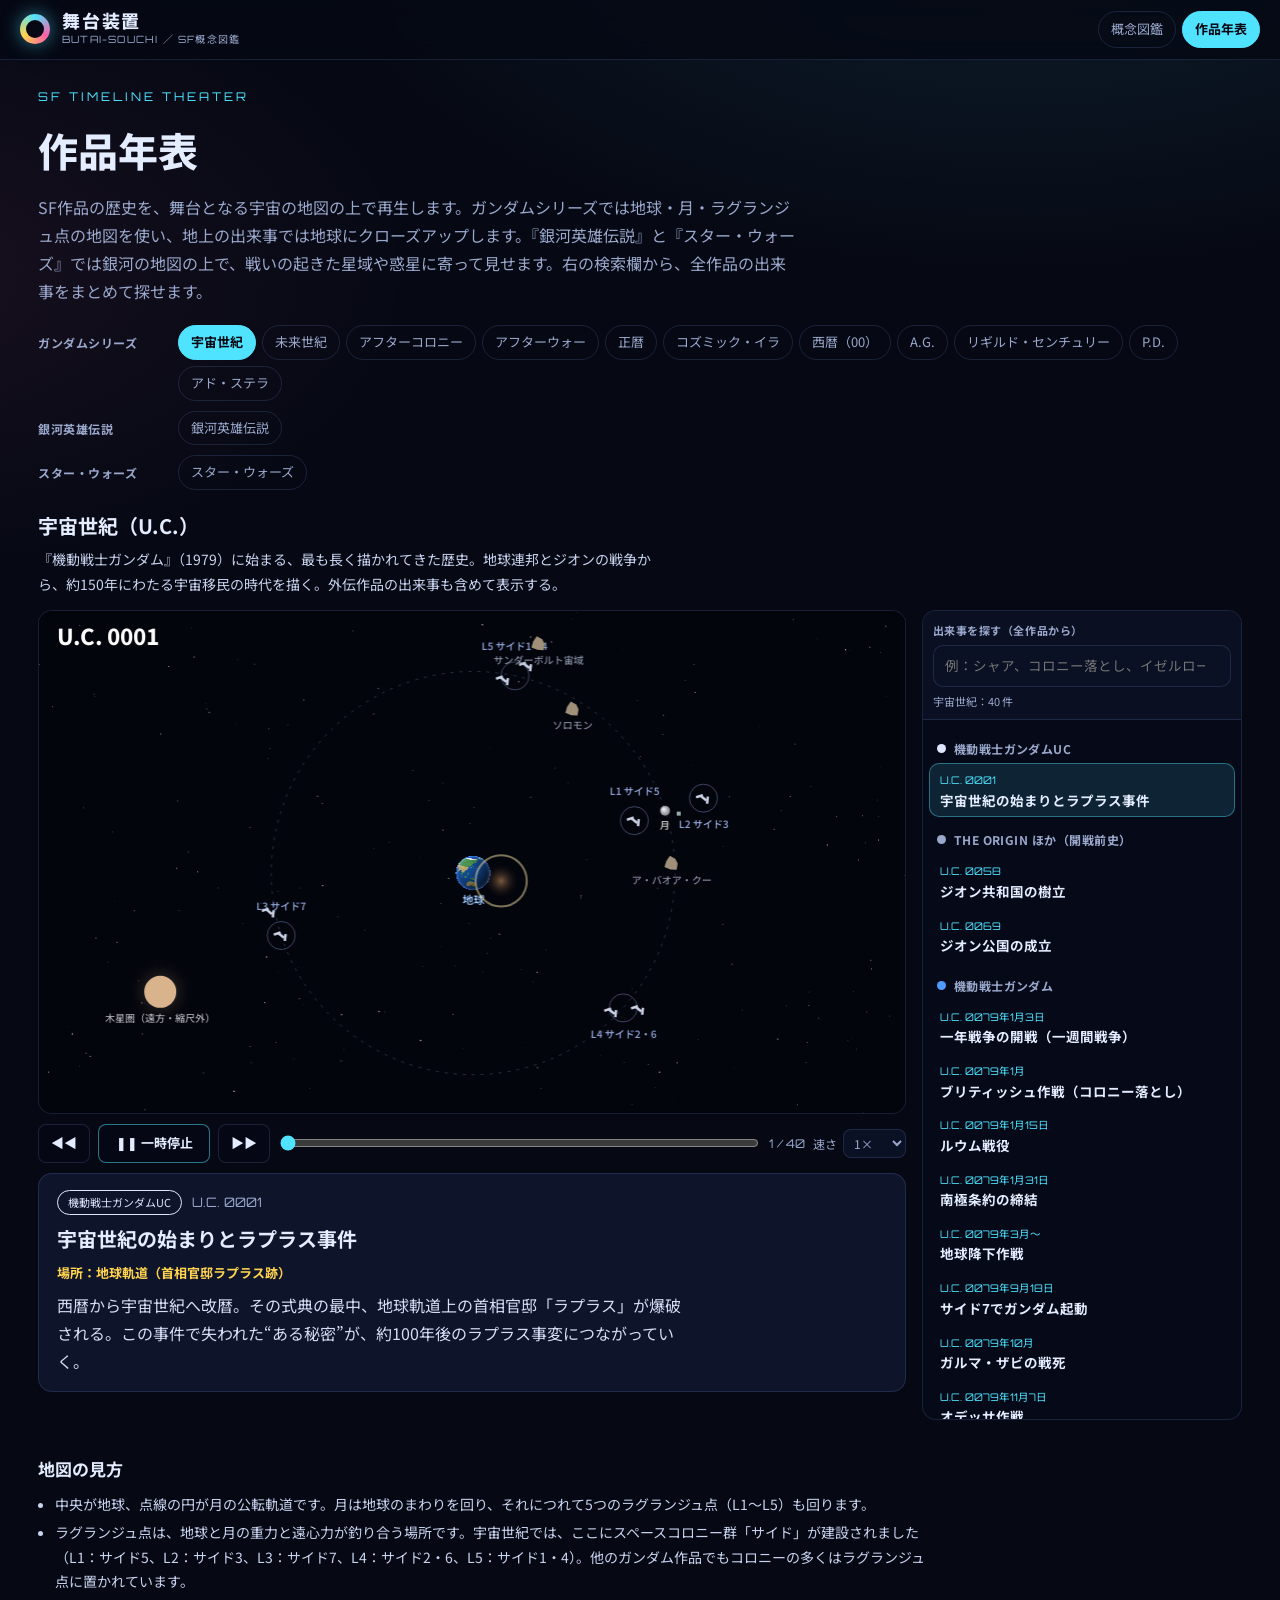
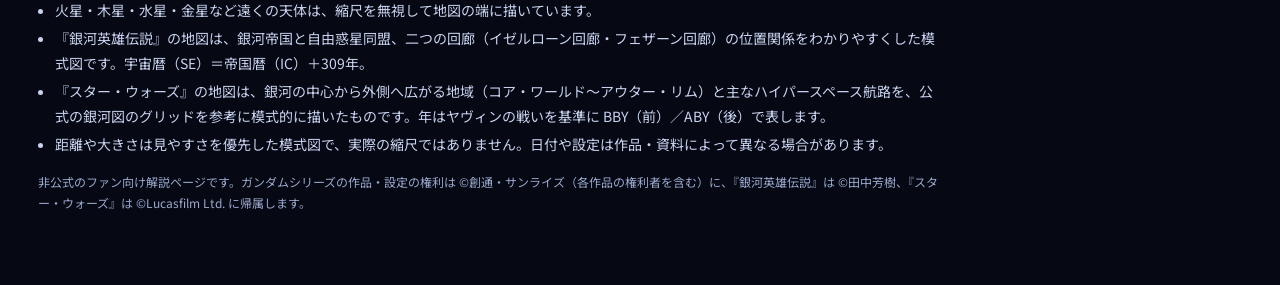
==== uc.html @ f023491b "スター・ウォーズの年表を追加し、概念図鑑と作品年表に検索欄を追加 Co-Authored-By: Claude Opus 5.5 <noreply@anthropic.com> Claude-Sess" ====
<!doctype html>
<html lang="ja">
<head>
  <meta charset="utf-8">
  <meta name="viewport" content="width=device-width, initial-scale=1">
  <title>作品年表 — 舞台装置</title>
  <meta name="description" content="ガンダムシリーズ各作品・銀河英雄伝説・スター・ウォーズの主な出来事を、地図上でアニメーション再生する年表。">
  <link rel="preconnect" href="https://fonts.googleapis.com">
  <link rel="preconnect" href="https://fonts.gstatic.com" crossorigin>
  <link href="https://fonts.googleapis.com/css2?family=Noto+Sans+JP:wght@400;500;700;800&family=Orbitron:wght@600;800&display=swap" rel="stylesheet">
  <link rel="stylesheet" href="css/style.css">
  <link rel="stylesheet" href="css/uc.css">
  <script defer src="js/uc-data.js"></script>
  <script defer src="js/worlds.js"></script>
  <script defer src="js/uc.js"></script>
</head>
<body class="uc-page">
  <header class="topbar">
    <a class="brand" href="index.html">
      <span class="brand-mark" aria-hidden="true"></span>
      <span>
        <span class="brand-title">舞台装置</span>
        <span class="brand-sub">BUTAI-SOUCHI ／ SF概念図鑑</span>
      </span>
    </a>
    <nav class="top-links">
      <a href="index.html">概念図鑑</a>
      <a href="uc.html" class="on" aria-current="page">作品年表</a>
    </nav>
  </header>

  <main class="uc-main">
    <div class="uc-head">
      <p class="eyebrow">SF TIMELINE THEATER</p>
      <h1>作品年表</h1>
      <p class="lead">SF作品の歴史を、舞台となる宇宙の地図の上で再生します。ガンダムシリーズでは地球・月・ラグランジュ点の地図を使い、地上の出来事では地球にクローズアップします。『銀河英雄伝説』と『スター・ウォーズ』では銀河の地図の上で、戦いの起きた星域や惑星に寄って見せます。右の検索欄から、全作品の出来事をまとめて探せます。</p>
    </div>
    <div id="worldTabs" class="world-tabs" role="group" aria-label="作品・暦の選択"></div>
    <div class="world-head">
      <h2 id="worldTitle"></h2>
      <p id="worldIntro"></p>
    </div>

    <div class="uc-grid">
      <section class="uc-stage-col">
        <div id="stage" class="uc-stage">
          <canvas id="ucCanvas" role="img" aria-label="作品の出来事の地図アニメーション"></canvas>
        </div>
        <div class="uc-controls">
          <button id="prev" type="button" class="tool-btn" aria-label="前の出来事">◀◀</button>
          <button id="play" type="button" class="tool-btn play">▶ 再生</button>
          <button id="next" type="button" class="tool-btn" aria-label="次の出来事">▶▶</button>
          <input id="scrub" type="range" min="0" value="0" step="1" aria-label="年表の位置">
          <span id="counter" class="counter"></span>
          <label class="speed-l" for="speed">速さ
            <select id="speed">
              <option value="0.5">0.5×</option>
              <option value="1" selected>1×</option>
              <option value="2">2×</option>
            </select>
          </label>
        </div>
        <article id="card" class="uc-card" aria-live="polite"></article>
      </section>

      <aside class="uc-list-col" aria-label="出来事の一覧">
        <div class="ev-search" role="search">
          <label for="evSearch" class="ev-search-l">出来事を探す（全作品から）</label>
          <div class="ev-search-row">
            <input type="search" id="evSearch" placeholder="例：シャア、コロニー落とし、イゼルローン、デス・スター" autocomplete="off">
          </div>
          <p id="evCount" class="ev-count" aria-live="polite"></p>
        </div>
        <ol id="eventList" class="uc-list"></ol>
      </aside>
    </div>

    <section class="uc-notes">
      <h2>地図の見方</h2>
      <ul>
        <li>中央が地球、点線の円が月の公転軌道です。月は地球のまわりを回り、それにつれて5つのラグランジュ点（L1〜L5）も回ります。</li>
        <li>ラグランジュ点は、地球と月の重力と遠心力が釣り合う場所です。宇宙世紀では、ここにスペースコロニー群「サイド」が建設されました（L1：サイド5、L2：サイド3、L3：サイド7、L4：サイド2・6、L5：サイド1・4）。他のガンダム作品でもコロニーの多くはラグランジュ点に置かれています。</li>
        <li>火星・木星・水星・金星など遠くの天体は、縮尺を無視して地図の端に描いています。</li>
        <li>『銀河英雄伝説』の地図は、銀河帝国と自由惑星同盟、二つの回廊（イゼルローン回廊・フェザーン回廊）の位置関係をわかりやすくした模式図です。宇宙暦（SE）＝帝国暦（IC）＋309年。</li>
        <li>『スター・ウォーズ』の地図は、銀河の中心から外側へ広がる地域（コア・ワールド〜アウター・リム）と主なハイパースペース航路を、公式の銀河図のグリッドを参考に模式的に描いたものです。年はヤヴィンの戦いを基準に BBY（前）／ABY（後）で表します。</li>
        <li>距離や大きさは見やすさを優先した模式図で、実際の縮尺ではありません。日付や設定は作品・資料によって異なる場合があります。</li>
      </ul>
      <p class="credit">非公式のファン向け解説ページです。ガンダムシリーズの作品・設定の権利は ©創通・サンライズ（各作品の権利者を含む）に、『銀河英雄伝説』は ©田中芳樹、『スター・ウォーズ』は ©Lucasfilm Ltd. に帰属します。</p>
    </section>
  </main>
</body>
</html>
---- css/style.css ----
:root {
  --bg: #060914;
  --bg2: #0b1124;
  --panel: rgba(18, 26, 52, 0.72);
  --panel-solid: #111a34;
  --line: rgba(130, 160, 255, 0.16);
  --text: #e4ecff;
  --muted: #9aa8cc;
  --accent: #4fe3ff;
  --accent2: #ff5fa8;
  --accent3: #ffd34f;
  --lv0: #ff5f7a;
  --lv1: #ff9a3c;
  --lv2: #ffd34f;
  --lv3: #8be36b;
  --lv4: #3fdc9a;
  --radius: 14px;
  --sidebar: 280px;
  --font: "Noto Sans JP", system-ui, -apple-system, "Hiragino Sans", "Yu Gothic UI", sans-serif;
}

* { box-sizing: border-box; }
html { scroll-behavior: smooth; }
body {
  margin: 0;
  font-family: var(--font);
  color: var(--text);
  background:
    radial-gradient(1200px 600px at 80% -10%, rgba(79, 227, 255, 0.10), transparent 60%),
    radial-gradient(900px 500px at -10% 30%, rgba(255, 95, 168, 0.08), transparent 60%),
    var(--bg);
  background-attachment: fixed;
  line-height: 1.75;
  -webkit-font-smoothing: antialiased;
}
a { color: inherit; }
b { color: #fff; }
button, input, select { font: inherit; color: inherit; }

/* ---------- top bar ---------- */
.topbar {
  position: sticky; top: 0; z-index: 30;
  display: flex; align-items: center; gap: 12px;
  height: 60px; padding: 0 20px;
  background: rgba(6, 9, 20, 0.82);
  backdrop-filter: blur(10px);
  border-bottom: 1px solid var(--line);
}
.brand { display: flex; align-items: center; gap: 12px; text-decoration: none; }
.brand-mark {
  width: 30px; height: 30px; border-radius: 50%;
  background: conic-gradient(from 0deg, var(--accent), var(--accent2), var(--accent3), var(--accent));
  box-shadow: 0 0 18px rgba(79, 227, 255, 0.5);
  position: relative;
}
.brand-mark::after { content: ""; position: absolute; inset: 6px; border-radius: 50%; background: var(--bg); }
.brand-title { display: block; font-weight: 800; font-size: 18px; letter-spacing: 0.1em; line-height: 1.1; }
.brand-sub { display: block; font-family: "Orbitron", var(--font); font-size: 10px; color: var(--muted); letter-spacing: 0.12em; }
.menu-btn { display: none; background: none; border: 1px solid var(--line); border-radius: 8px; width: 38px; height: 38px; cursor: pointer; font-size: 18px; }

.top-links { margin-left: auto; display: flex; gap: 6px; }
.top-links a {
  text-decoration: none; font-size: 13px; padding: 6px 12px; border-radius: 99px;
  border: 1px solid var(--line); color: var(--muted);
}
.top-links a:hover { color: var(--text); border-color: var(--accent); }
.top-links a.on { color: var(--bg); background: var(--accent); border-color: var(--accent); font-weight: 700; }

@media (max-width: 860px) { .top-links a { padding: 5px 9px; font-size: 12px; } .brand-sub { display: none; } }

/* ---------- layout ---------- */
.layout { display: grid; grid-template-columns: var(--sidebar) 1fr; min-height: calc(100vh - 60px); }
.sidebar {
  position: sticky; top: 60px; align-self: start;
  height: calc(100vh - 60px); overflow-y: auto;
  padding: 18px 14px 24px;
  border-right: 1px solid var(--line);
  background: rgba(8, 12, 28, 0.6);
}
.search {
  width: 100%; padding: 9px 12px; border-radius: 10px;
  background: var(--bg2); border: 1px solid var(--line); outline: none;
}
.search:focus { border-color: var(--accent); }
.nav-list { list-style: none; margin: 14px 0; padding: 0; }
.nav-list a {
  display: flex; gap: 10px; align-items: center;
  padding: 8px 10px; border-radius: 10px; text-decoration: none;
  border: 1px solid transparent; transition: background .2s, border-color .2s;
}
.nav-list a:hover { background: rgba(79, 227, 255, 0.06); }
.nav-list a.active { background: rgba(79, 227, 255, 0.1); border-color: rgba(79, 227, 255, 0.35); }
.nav-num { font-family: "Orbitron", monospace; font-size: 11px; color: var(--accent); opacity: .8; }
.nav-text { display: flex; flex-direction: column; min-width: 0; }
.nav-title { font-size: 14px; font-weight: 700; line-height: 1.35; }
.nav-cat { font-size: 11px; color: var(--muted); }
.legend { margin-top: 10px; padding: 12px; border: 1px solid var(--line); border-radius: 12px; }
.legend-title { font-size: 12px; color: var(--muted); margin-bottom: 6px; }
.legend ul { list-style: none; margin: 0; padding: 0; display: grid; gap: 4px; }
.legend li { display: flex; align-items: center; gap: 8px; font-size: 12px; }

.main { padding: 32px clamp(16px, 4vw, 56px) 80px; max-width: 1180px; width: 100%; outline: none; }

/* ---------- meter ---------- */
.meter { display: inline-flex; gap: 3px; flex: none; }
.meter .seg { width: 14px; height: 7px; border-radius: 2px; background: rgba(255, 255, 255, 0.1); }
.meter .seg.on.lv0 { background: var(--lv0); }
.meter .seg.on.lv1 { background: var(--lv1); }
.meter .seg.on.lv2 { background: var(--lv2); }
.meter .seg.on.lv3 { background: var(--lv3); }
.meter .seg.on.lv4 { background: var(--lv4); }

/* ---------- home ---------- */
.home-hero { margin: 8px 0 34px; }
.eyebrow { font-family: "Orbitron", monospace; color: var(--accent); letter-spacing: .25em; font-size: 12px; margin: 0 0 8px; }
.home-hero h1 { font-size: clamp(26px, 4.2vw, 44px); line-height: 1.3; margin: 0 0 14px; font-weight: 800; }
.grad { background: linear-gradient(90deg, var(--accent), var(--accent2)); -webkit-background-clip: text; background-clip: text; color: transparent; }
.lead { color: var(--muted); max-width: 760px; margin: 0; }
.card-grid { display: grid; grid-template-columns: repeat(auto-fill, minmax(290px, 1fr)); gap: 18px; }
.card {
  display: flex; flex-direction: column; gap: 6px;
  padding: 18px 18px 16px; border-radius: var(--radius);
  background: var(--panel); border: 1px solid var(--line);
  text-decoration: none; position: relative; overflow: hidden;
  transition: transform .25s, border-color .25s, box-shadow .25s;
  animation: rise .5s both; animation-delay: calc(var(--i) * 45ms);
}
.card::before {
  content: ""; position: absolute; inset: -1px; border-radius: inherit; pointer-events: none;
  background: linear-gradient(135deg, rgba(79,227,255,.18), transparent 40%, transparent 60%, rgba(255,95,168,.15));
  opacity: 0; transition: opacity .25s;
}
.card:hover { transform: translateY(-3px); border-color: rgba(79, 227, 255, 0.45); box-shadow: 0 10px 30px rgba(0, 0, 0, 0.35); }
.card:hover::before { opacity: 1; }
.card h2 { font-size: 19px; margin: 4px 0 0; line-height: 1.4; }
.card-en { font-size: 12px; color: var(--muted); margin: 0; font-family: "Orbitron", var(--font); letter-spacing: .03em; }
.card-tag { font-size: 13px; color: #c5d0ee; margin: 4px 0 8px; }
.card-feas { margin-top: auto; display: grid; gap: 4px; padding-top: 10px; border-top: 1px dashed var(--line); }
.card-feas-row { display: flex; align-items: center; gap: 8px; font-size: 11.5px; color: var(--muted); }
.card-feas-row .seg { width: 9px; height: 6px; }
@keyframes rise { from { opacity: 0; transform: translateY(12px); } to { opacity: 1; transform: none; } }

.chip {
  display: inline-block; font-size: 11px; padding: 2px 10px; border-radius: 99px;
  background: rgba(79, 227, 255, 0.14); color: var(--accent); border: 1px solid rgba(79, 227, 255, 0.35);
  margin-right: 6px; white-space: nowrap;
}
.chip.ghost { background: transparent; color: var(--muted); border-color: var(--line); }
.empty, .footnote { color: var(--muted); font-size: 13px; }
.footnote { margin-top: 30px; }

.home-search { margin: -10px 0 22px; max-width: 760px; }
.hs-label { display: block; font-size: 12px; font-weight: 700; color: var(--muted); letter-spacing: .06em; margin-bottom: 6px; }
.hs-row { display: flex; gap: 8px; }
.hs-row input {
  flex: 1; min-width: 0; padding: 11px 14px; border-radius: 12px; font-size: 15px;
  background: var(--bg2); border: 1px solid var(--line); outline: none;
}
.hs-row input:focus { border-color: var(--accent); box-shadow: 0 0 0 3px rgba(79, 227, 255, 0.15); }
.hs-count { margin: 6px 0 0; font-size: 12px; color: var(--muted); }
.card-hit { margin: 0 0 8px; font-size: 12px; color: #c5d0ee; background: rgba(0,0,0,.25); border-radius: 8px; padding: 6px 8px; }
.card-hit span { color: var(--accent); font-weight: 700; margin-right: 6px; }
mark { background: rgba(255, 211, 79, 0.35); color: #fff; border-radius: 3px; padding: 0 2px; }

/* ---------- detail ---------- */
.c-head { margin-bottom: 26px; animation: rise .4s both; }
.c-head h1 { font-size: clamp(26px, 4vw, 40px); margin: 8px 0 0; line-height: 1.3; font-weight: 800; }
.c-en { font-family: "Orbitron", var(--font); color: var(--accent); margin: 2px 0 10px; font-size: 13px; letter-spacing: .05em; }
.c-tag { font-size: 16px; color: #d2dcf7; margin: 0; padding-left: 14px; border-left: 3px solid var(--accent2); max-width: 820px; }

.sec { margin: 0 0 38px; }
.sec-h { display: flex; align-items: center; gap: 12px; font-size: 20px; margin: 0 0 14px; }
.sec-num { font-family: "Orbitron", monospace; font-size: 12px; color: var(--bg); background: var(--accent); padding: 1px 8px; border-radius: 6px; }
.sub-h { font-size: 15px; margin: 20px 0 8px; color: var(--muted); }
.prose { margin: 0 0 12px; max-width: 860px; color: #d6def5; }

/* stage */
.stage { display: grid; grid-template-columns: minmax(0, 1fr) 300px; gap: 14px; }
.canvas-box {
  position: relative; height: clamp(300px, 46vw, 440px);
  border-radius: var(--radius); overflow: hidden;
  border: 1px solid var(--line); background: #070b18;
  box-shadow: inset 0 0 60px rgba(79, 227, 255, 0.05);
}
.canvas-box canvas { display: block; }
.stage-tools { display: grid; grid-template-columns: 1fr 1fr; gap: 6px; margin-bottom: 8px; }
.tool-btn {
  padding: 6px 10px; font-size: 12.5px; border-radius: 8px; cursor: pointer;
  background: rgba(6, 9, 20, 0.6); border: 1px solid var(--line);
}
.tool-btn:hover { border-color: var(--accent); }
.stage-side { background: var(--panel); border: 1px solid var(--line); border-radius: var(--radius); padding: 14px; display: flex; flex-direction: column; gap: 6px; }
.side-h { font-size: 12px; letter-spacing: .1em; color: var(--muted); margin: 2px 0 4px; font-weight: 700; }
.controls { display: grid; gap: 12px; margin-bottom: 10px; }
.ctl label { display: flex; justify-content: space-between; gap: 8px; font-size: 12.5px; margin-bottom: 2px; }
.ctl output { font-family: "Orbitron", monospace; font-size: 11.5px; color: var(--accent3); white-space: nowrap; }
.ctl select { width: 100%; padding: 6px 8px; border-radius: 8px; background: var(--bg2); border: 1px solid var(--line); font-size: 13px; }
input[type="range"] { width: 100%; accent-color: var(--accent); }
.action-btn {
  padding: 8px 10px; border-radius: 10px; cursor: pointer; font-size: 13px; font-weight: 700;
  background: linear-gradient(135deg, rgba(255,95,168,.25), rgba(79,227,255,.18));
  border: 1px solid rgba(255, 95, 168, 0.5);
}
.action-btn:hover { filter: brightness(1.2); }
.readouts { margin: 0; display: grid; gap: 6px; }
.readouts div { display: flex; flex-direction: column; padding: 6px 10px; border-radius: 8px; background: rgba(0, 0, 0, 0.25); }
.readouts dt { font-size: 11px; color: var(--muted); }
.readouts dd { margin: 0; font-family: "Orbitron", var(--font); font-size: 13.5px; color: #fff; word-break: break-all; }
.anim-note { font-size: 13.5px; color: var(--muted); margin: 10px 0 0; max-width: 900px; }

/* timeline */
.timeline { list-style: none; margin: 0; padding: 0 0 0 4px; position: relative; max-width: 900px; }
.timeline::before { content: ""; position: absolute; left: 70px; top: 6px; bottom: 6px; width: 2px; background: linear-gradient(var(--accent), var(--accent2)); opacity: .35; }
.timeline li { display: grid; grid-template-columns: 76px 1fr; gap: 18px; padding: 6px 0 10px; position: relative; }
.timeline li::before { content: ""; position: absolute; left: 66px; top: 14px; width: 10px; height: 10px; border-radius: 50%; background: var(--bg); border: 2px solid var(--accent); }
.tl-year { font-family: "Orbitron", var(--font); font-size: 12px; color: var(--accent); text-align: right; padding-top: 4px; line-height: 1.4; }
.timeline b { font-size: 15px; }
.timeline p { margin: 2px 0 0; color: #c5d0ee; font-size: 14px; }
.timeline.compact li { padding: 2px 0 4px; }
.timeline.compact li::before { top: 10px; }

/* physics */
.phys-grid { display: grid; grid-template-columns: repeat(auto-fill, minmax(min(100%, 420px), 1fr)); gap: 14px; }
.phys { background: var(--panel); border: 1px solid var(--line); border-radius: var(--radius); padding: 16px 18px; min-width: 0; }
.phys h3 { margin: 0 0 6px; font-size: 15px; color: var(--accent3); }
.phys p { margin: 6px 0 0; font-size: 14px; color: #c9d3ef; }
.tex { overflow-x: auto; overflow-y: hidden; padding: 6px 4px; background: rgba(0,0,0,.2); border-radius: 8px; }
.tex .katex-display { margin: .4em 0; }
.tex .katex { font-size: 1.08em; }
.tex-fallback { font-family: ui-monospace, monospace; font-size: 13px; white-space: pre-wrap; color: var(--accent3); padding: 10px; }

/* feasibility */
.feas-list { list-style: none; margin: 0 0 14px; padding: 0; display: grid; gap: 8px; max-width: 860px; }
.feas-list li { display: grid; grid-template-columns: 1fr auto 120px; align-items: center; gap: 14px; padding: 10px 14px; background: var(--panel); border: 1px solid var(--line); border-radius: 10px; }
.feas-label { font-size: 14px; }
.feas-verdict { font-size: 12px; font-weight: 700; text-align: right; }
.feas-verdict.lv0 { color: var(--lv0); } .feas-verdict.lv1 { color: var(--lv1); } .feas-verdict.lv2 { color: var(--lv2); }
.feas-verdict.lv3 { color: var(--lv3); } .feas-verdict.lv4 { color: var(--lv4); }

.works { display: flex; flex-wrap: wrap; gap: 8px; }
.works .chip { font-size: 13px; padding: 4px 12px; margin: 0; }

.pager { display: grid; grid-template-columns: 1fr auto 1fr; gap: 12px; margin-top: 50px; }
.pager a { padding: 14px 16px; border: 1px solid var(--line); border-radius: 12px; text-decoration: none; background: var(--panel); font-weight: 700; display: flex; flex-direction: column; }
.pager a:hover { border-color: var(--accent); }
.pager small { font-weight: 400; color: var(--muted); font-size: 12px; }
.pager .next { text-align: right; }
.pager .pager-home { justify-content: center; }

.noscript { padding: 20px; }

/* ---------- responsive ---------- */
@media (max-width: 1080px) {
  .stage { grid-template-columns: 1fr; }
}
@media (max-width: 860px) {
  .menu-btn { display: block; }
  .layout { grid-template-columns: 1fr; }
  .sidebar {
    position: fixed; left: 0; top: 60px; z-index: 25; width: min(86vw, 320px);
    transform: translateX(-102%); transition: transform .25s; background: var(--panel-solid);
  }
  body.nav-open .sidebar { transform: none; box-shadow: 10px 0 40px rgba(0,0,0,.5); }
  .main { padding: 22px 16px 60px; }
  .feas-list li { grid-template-columns: 1fr auto; }
  .feas-verdict { grid-column: 1 / -1; text-align: left; }
  .timeline::before { left: 50px; }
  .timeline li { grid-template-columns: 56px 1fr; gap: 14px; }
  .timeline li::before { left: 46px; }
  .tl-year { font-size: 10.5px; }
  .pager { grid-template-columns: 1fr 1fr; }
  .pager .pager-home { display: none; }
}
@media (prefers-reduced-motion: reduce) {
  .card, .c-head { animation: none; }
  html { scroll-behavior: auto; }
}
---- css/uc.css ----
/* 宇宙世紀年表ページ */
:root { color-scheme: dark; }
.uc-main { max-width: 1320px; margin: 0 auto; padding: 26px max(16px, 3vw) 60px; }
.uc-head h1 { font-size: clamp(26px, 4vw, 40px); margin: 0 0 8px; font-weight: 800; text-wrap: balance; }
.uc-head .lead { margin-bottom: 20px; }

.uc-grid { display: grid; grid-template-columns: minmax(0, 1fr) 320px; gap: 16px; align-items: start; }
.uc-stage {
  position: relative; height: clamp(320px, 56vh, 620px);
  border: 1px solid var(--line); border-radius: var(--radius); overflow: hidden; background: #03050d;
}
.uc-stage canvas { display: block; position: absolute; inset: 0; }

.uc-controls { display: flex; flex-wrap: wrap; align-items: center; gap: 8px; margin: 10px 0; }
.uc-controls .tool-btn { padding: 7px 12px; font-size: 13px; }
.uc-controls .play { min-width: 112px; font-weight: 700; border-color: rgba(79, 227, 255, 0.5); }
.uc-controls input[type="range"] { flex: 1 1 160px; min-width: 120px; }
.counter { font-family: "Orbitron", monospace; font-size: 12px; color: var(--muted); font-variant-numeric: tabular-nums; }
.speed-l { font-size: 12px; color: var(--muted); display: flex; align-items: center; gap: 6px; }
.speed-l select { background: var(--bg2); border: 1px solid var(--line); border-radius: 8px; padding: 4px 6px; }

.uc-card { background: var(--panel); border: 1px solid var(--line); border-radius: var(--radius); padding: 16px 18px; min-height: 150px; }
.uc-card h2 { margin: 6px 0 4px; font-size: 20px; text-wrap: balance; }
.uc-card p { margin: 6px 0 0; color: #d6def5; max-width: 70ch; }
.uc-card .place { color: var(--accent3); font-size: 13px; font-weight: 700; }
.card-meta { display: flex; flex-wrap: wrap; align-items: center; gap: 10px; }
.card-meta .chip { color: var(--c); border-color: var(--c); background: transparent; margin: 0; }
.card-meta .date { font-family: "Orbitron", var(--font); font-size: 13px; color: var(--muted); }

.uc-list-col { position: sticky; top: 72px; max-height: calc(100vh - 90px); overflow-y: auto; border: 1px solid var(--line); border-radius: var(--radius); background: rgba(8, 12, 28, 0.6); }
.uc-list { list-style: none; margin: 0; padding: 6px; }
.work-h { display: flex; align-items: center; gap: 8px; font-size: 12px; font-weight: 700; color: var(--muted); padding: 12px 8px 4px; letter-spacing: .04em; }
.work-h .dot { width: 9px; height: 9px; border-radius: 50%; flex: none; }
.ev {
  width: 100%; text-align: left; display: flex; flex-direction: column; gap: 1px;
  background: none; border: 1px solid transparent; border-radius: 10px; padding: 7px 10px; cursor: pointer;
}
.ev:hover { background: rgba(79, 227, 255, 0.06); }
.ev:focus-visible { outline: 2px solid var(--accent); outline-offset: 1px; }
.ev.on { background: rgba(79, 227, 255, 0.12); border-color: rgba(79, 227, 255, 0.4); }
.ev-date { font-family: "Orbitron", var(--font); font-size: 10.5px; color: var(--accent); }
.ev-title { font-size: 13.5px; font-weight: 700; line-height: 1.4; }

.uc-notes { margin-top: 34px; max-width: 900px; }
.uc-notes h2 { font-size: 17px; margin: 0 0 8px; }
.uc-notes ul { margin: 0; padding-left: 1.2em; color: #c9d3ef; font-size: 14px; display: grid; gap: 4px; }
.credit { color: var(--muted); font-size: 12px; margin-top: 14px; }

@media (max-width: 960px) {
  .uc-grid { grid-template-columns: 1fr; }
  .uc-list-col { position: static; max-height: 360px; }
}
@media (max-width: 860px) {
  .uc-page .layout { display: block; }
  .top-links a { padding: 5px 9px; font-size: 12px; }
  .brand-sub { display: none; }
}

.world-tabs { display: grid; gap: 10px; margin: 0 0 18px; }
.tab-group { display: grid; grid-template-columns: 130px 1fr; gap: 10px; align-items: start; }
.tab-group-l { font-size: 12px; font-weight: 700; color: var(--muted); padding-top: 7px; letter-spacing: .04em; }
.tab-row { display: flex; flex-wrap: wrap; gap: 6px; }
.world-tab {
  padding: 5px 12px; border-radius: 99px; font-size: 13px; cursor: pointer;
  background: transparent; border: 1px solid var(--line); color: var(--muted);
}
.world-tab:hover { color: var(--text); border-color: var(--accent); }
.world-tab:focus-visible { outline: 2px solid var(--accent); outline-offset: 2px; }
.world-tab[aria-pressed="true"] { background: var(--accent); border-color: var(--accent); color: var(--bg); font-weight: 700; }
.world-head { margin: 0 0 14px; }
.world-head h2 { margin: 0 0 4px; font-size: 20px; }
.world-head p { margin: 0; color: #c9d3ef; font-size: 14px; max-width: 80ch; }
@media (max-width: 640px) { .tab-group { grid-template-columns: 1fr; gap: 4px; } }

.ev-search { position: sticky; top: 0; z-index: 2; padding: 10px 10px 8px; background: #0a0f22; border-bottom: 1px solid var(--line); }
.ev-search-l { display: block; font-size: 11px; font-weight: 700; color: var(--muted); letter-spacing: .05em; margin-bottom: 5px; }
.ev-search input { width: 100%; padding: 8px 11px; border-radius: 10px; background: var(--bg2); border: 1px solid var(--line); outline: none; font-size: 13.5px; }
.ev-search input:focus { border-color: var(--accent); box-shadow: 0 0 0 3px rgba(79, 227, 255, 0.15); }
.ev-count { margin: 5px 0 0; font-size: 11px; color: var(--muted); min-height: 1em; }
.world-h { font-size: 12px; font-weight: 800; color: var(--accent); padding: 12px 8px 2px; }
.ev-world { font-size: 10.5px; color: var(--muted); }
.ev-snip { font-size: 11.5px; color: #b9c4e4; line-height: 1.5; }
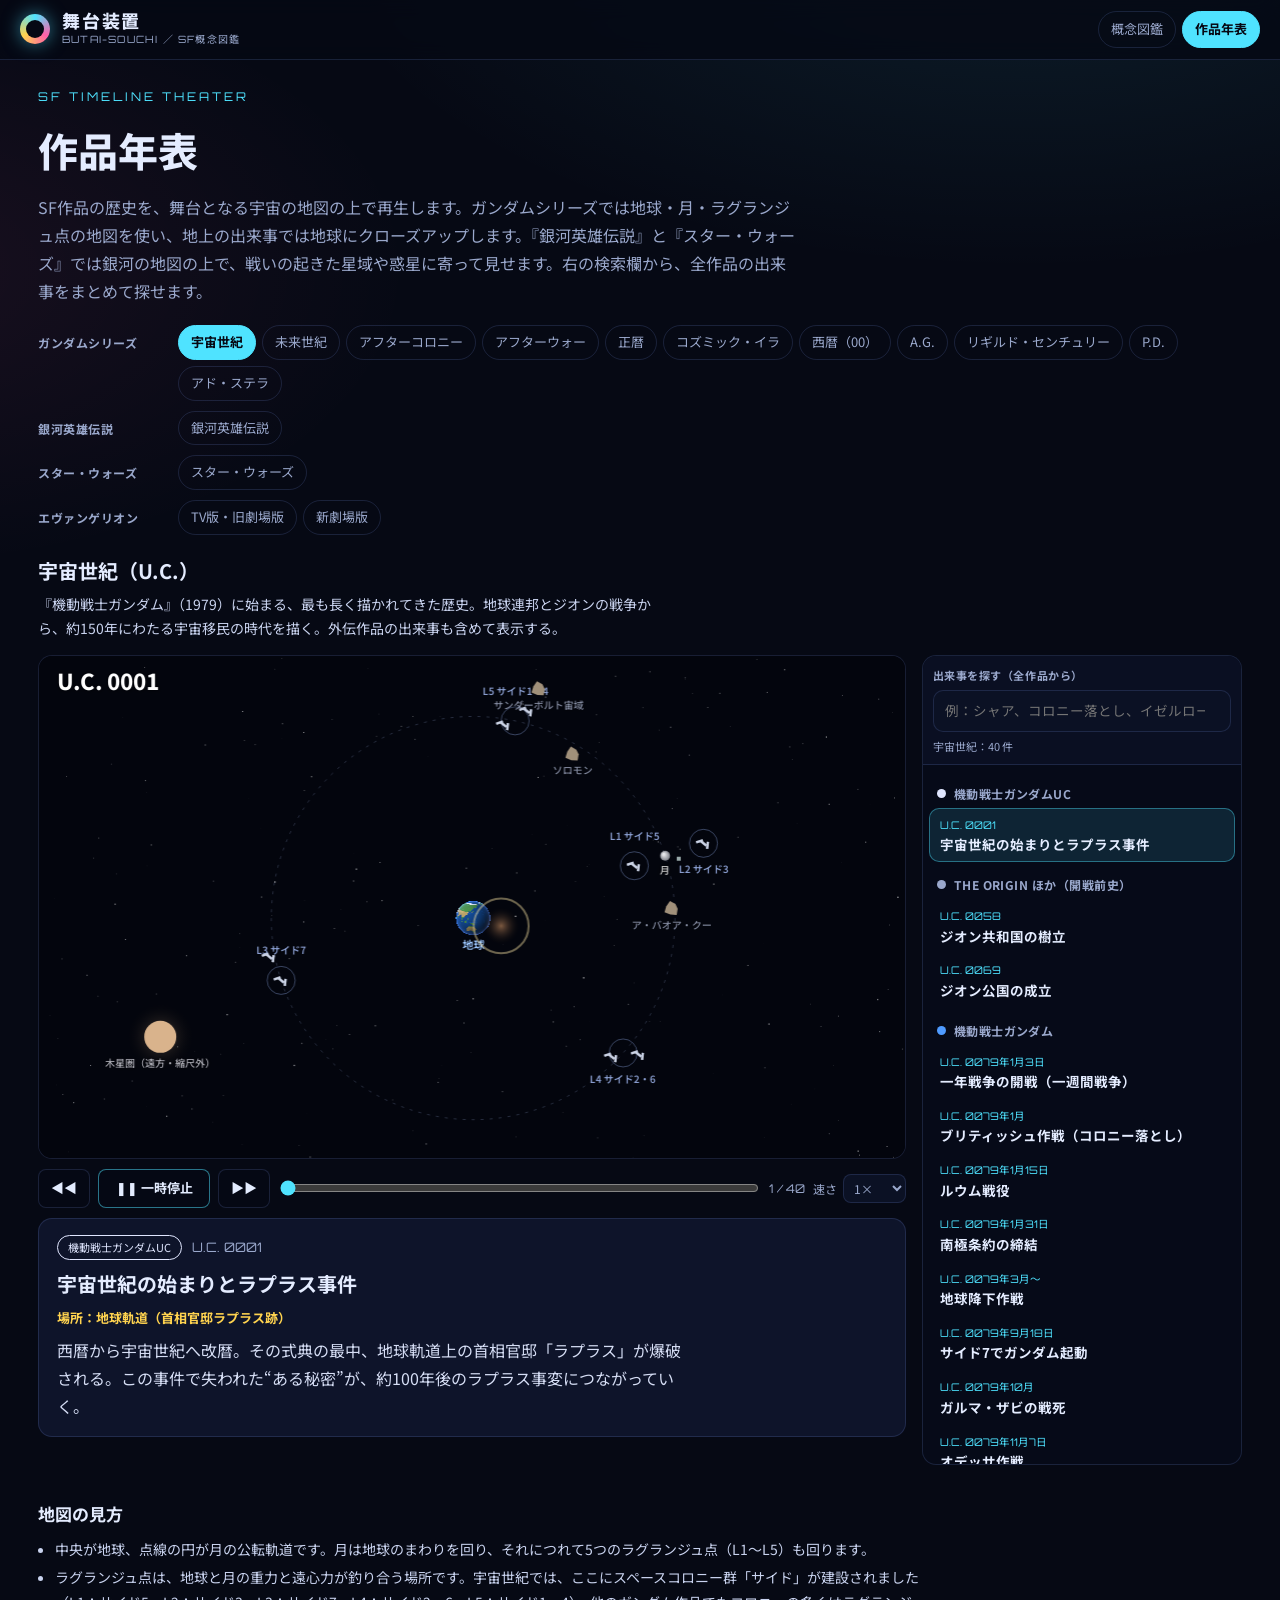
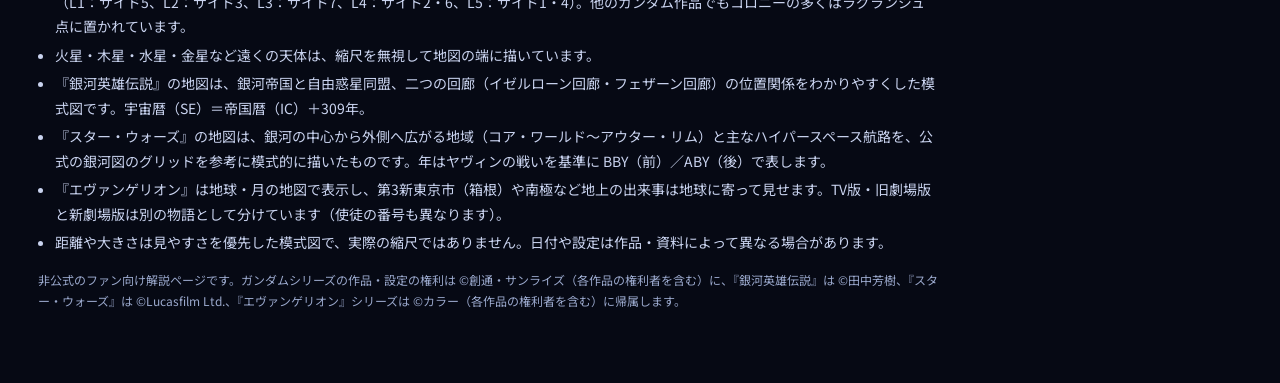
==== commit 9e6f27af: "エヴァンゲリオンの年表を追加（TV版・旧劇場版／新劇場版） Co-Authored-By: Claude Opus 5.5 <noreply@anthropic.com> Claude-Session" ====
--- a/uc.html
+++ b/uc.html
@@ -4,7 +4,7 @@
   <meta charset="utf-8">
   <meta name="viewport" content="width=device-width, initial-scale=1">
   <title>作品年表 — 舞台装置</title>
-  <meta name="description" content="ガンダムシリーズ各作品・銀河英雄伝説・スター・ウォーズの主な出来事を、地図上でアニメーション再生する年表。">
+  <meta name="description" content="ガンダムシリーズ各作品・銀河英雄伝説・スター・ウォーズ・エヴァンゲリオンの主な出来事を、地図上でアニメーション再生する年表。">
   <link rel="preconnect" href="https://fonts.googleapis.com">
   <link rel="preconnect" href="https://fonts.gstatic.com" crossorigin>
   <link href="https://fonts.googleapis.com/css2?family=Noto+Sans+JP:wght@400;500;700;800&family=Orbitron:wght@600;800&display=swap" rel="stylesheet">
@@ -83,9 +83,10 @@
         <li>火星・木星・水星・金星など遠くの天体は、縮尺を無視して地図の端に描いています。</li>
         <li>『銀河英雄伝説』の地図は、銀河帝国と自由惑星同盟、二つの回廊（イゼルローン回廊・フェザーン回廊）の位置関係をわかりやすくした模式図です。宇宙暦（SE）＝帝国暦（IC）＋309年。</li>
         <li>『スター・ウォーズ』の地図は、銀河の中心から外側へ広がる地域（コア・ワールド〜アウター・リム）と主なハイパースペース航路を、公式の銀河図のグリッドを参考に模式的に描いたものです。年はヤヴィンの戦いを基準に BBY（前）／ABY（後）で表します。</li>
+        <li>『エヴァンゲリオン』は地球・月の地図で表示し、第3新東京市（箱根）や南極など地上の出来事は地球に寄って見せます。TV版・旧劇場版と新劇場版は別の物語として分けています（使徒の番号も異なります）。</li>
         <li>距離や大きさは見やすさを優先した模式図で、実際の縮尺ではありません。日付や設定は作品・資料によって異なる場合があります。</li>
       </ul>
-      <p class="credit">非公式のファン向け解説ページです。ガンダムシリーズの作品・設定の権利は ©創通・サンライズ（各作品の権利者を含む）に、『銀河英雄伝説』は ©田中芳樹、『スター・ウォーズ』は ©Lucasfilm Ltd. に帰属します。</p>
+      <p class="credit">非公式のファン向け解説ページです。ガンダムシリーズの作品・設定の権利は ©創通・サンライズ（各作品の権利者を含む）に、『銀河英雄伝説』は ©田中芳樹、『スター・ウォーズ』は ©Lucasfilm Ltd.、『エヴァンゲリオン』シリーズは ©カラー（各作品の権利者を含む）に帰属します。</p>
     </section>
   </main>
 </body>
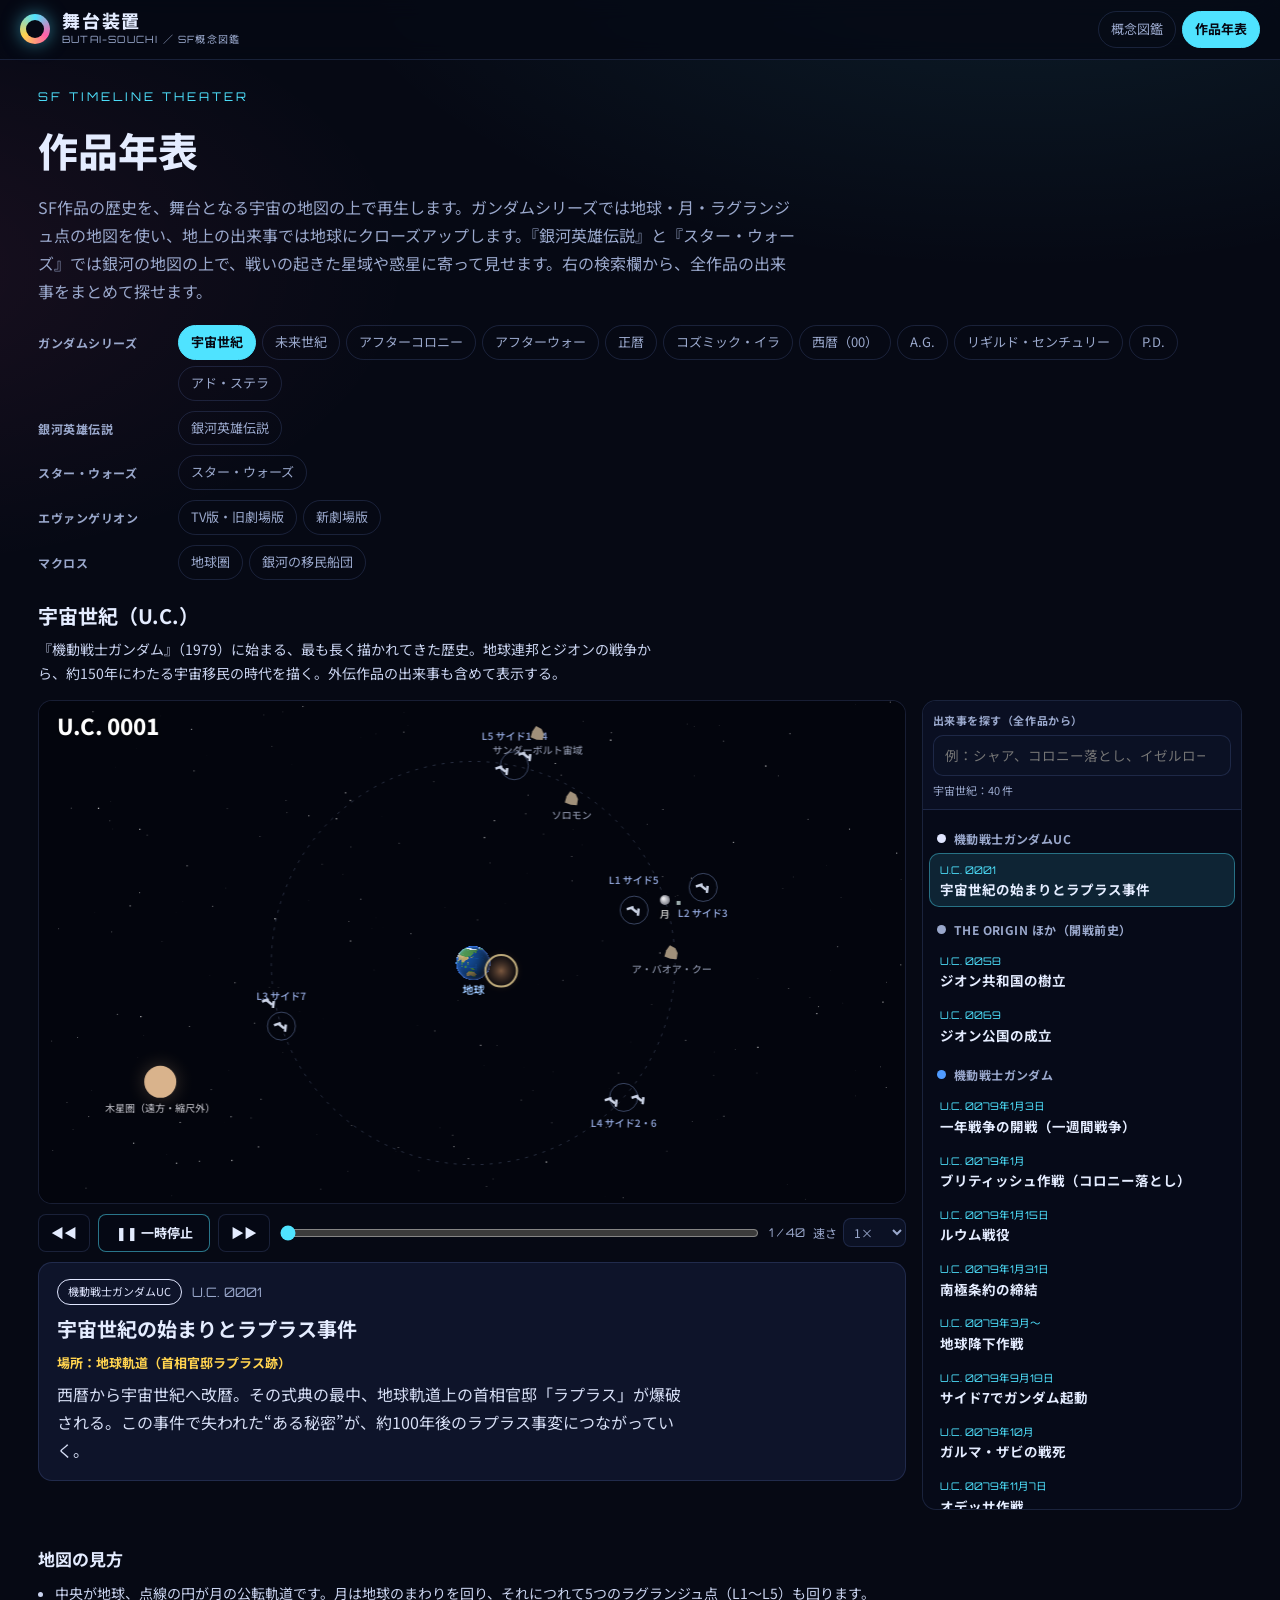
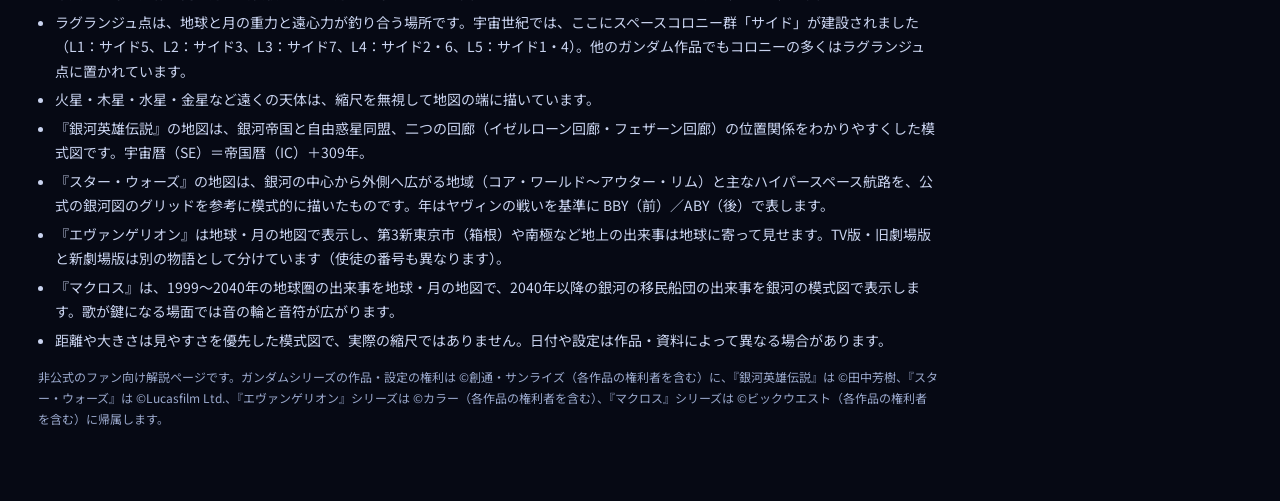
==== commit 12f8cd7c: "マクロスの年表を追加（地球圏の時代／銀河の移民船団）、歌の演出を追加 Co-Authored-By: Claude Opus 5.5 <noreply@anthropic.com> Claude-Se" ====
--- a/uc.html
+++ b/uc.html
@@ -4,7 +4,7 @@
   <meta charset="utf-8">
   <meta name="viewport" content="width=device-width, initial-scale=1">
   <title>作品年表 — 舞台装置</title>
-  <meta name="description" content="ガンダムシリーズ各作品・銀河英雄伝説・スター・ウォーズ・エヴァンゲリオンの主な出来事を、地図上でアニメーション再生する年表。">
+  <meta name="description" content="ガンダムシリーズ各作品・銀河英雄伝説・スター・ウォーズ・エヴァンゲリオン・マクロスの主な出来事を、地図上でアニメーション再生する年表。">
   <link rel="preconnect" href="https://fonts.googleapis.com">
   <link rel="preconnect" href="https://fonts.gstatic.com" crossorigin>
   <link href="https://fonts.googleapis.com/css2?family=Noto+Sans+JP:wght@400;500;700;800&family=Orbitron:wght@600;800&display=swap" rel="stylesheet">
@@ -84,9 +84,10 @@
         <li>『銀河英雄伝説』の地図は、銀河帝国と自由惑星同盟、二つの回廊（イゼルローン回廊・フェザーン回廊）の位置関係をわかりやすくした模式図です。宇宙暦（SE）＝帝国暦（IC）＋309年。</li>
         <li>『スター・ウォーズ』の地図は、銀河の中心から外側へ広がる地域（コア・ワールド〜アウター・リム）と主なハイパースペース航路を、公式の銀河図のグリッドを参考に模式的に描いたものです。年はヤヴィンの戦いを基準に BBY（前）／ABY（後）で表します。</li>
         <li>『エヴァンゲリオン』は地球・月の地図で表示し、第3新東京市（箱根）や南極など地上の出来事は地球に寄って見せます。TV版・旧劇場版と新劇場版は別の物語として分けています（使徒の番号も異なります）。</li>
+        <li>『マクロス』は、1999〜2040年の地球圏の出来事を地球・月の地図で、2040年以降の銀河の移民船団の出来事を銀河の模式図で表示します。歌が鍵になる場面では音の輪と音符が広がります。</li>
         <li>距離や大きさは見やすさを優先した模式図で、実際の縮尺ではありません。日付や設定は作品・資料によって異なる場合があります。</li>
       </ul>
-      <p class="credit">非公式のファン向け解説ページです。ガンダムシリーズの作品・設定の権利は ©創通・サンライズ（各作品の権利者を含む）に、『銀河英雄伝説』は ©田中芳樹、『スター・ウォーズ』は ©Lucasfilm Ltd.、『エヴァンゲリオン』シリーズは ©カラー（各作品の権利者を含む）に帰属します。</p>
+      <p class="credit">非公式のファン向け解説ページです。ガンダムシリーズの作品・設定の権利は ©創通・サンライズ（各作品の権利者を含む）に、『銀河英雄伝説』は ©田中芳樹、『スター・ウォーズ』は ©Lucasfilm Ltd.、『エヴァンゲリオン』シリーズは ©カラー（各作品の権利者を含む）、『マクロス』シリーズは ©ビックウエスト（各作品の権利者を含む）に帰属します。</p>
     </section>
   </main>
 </body>
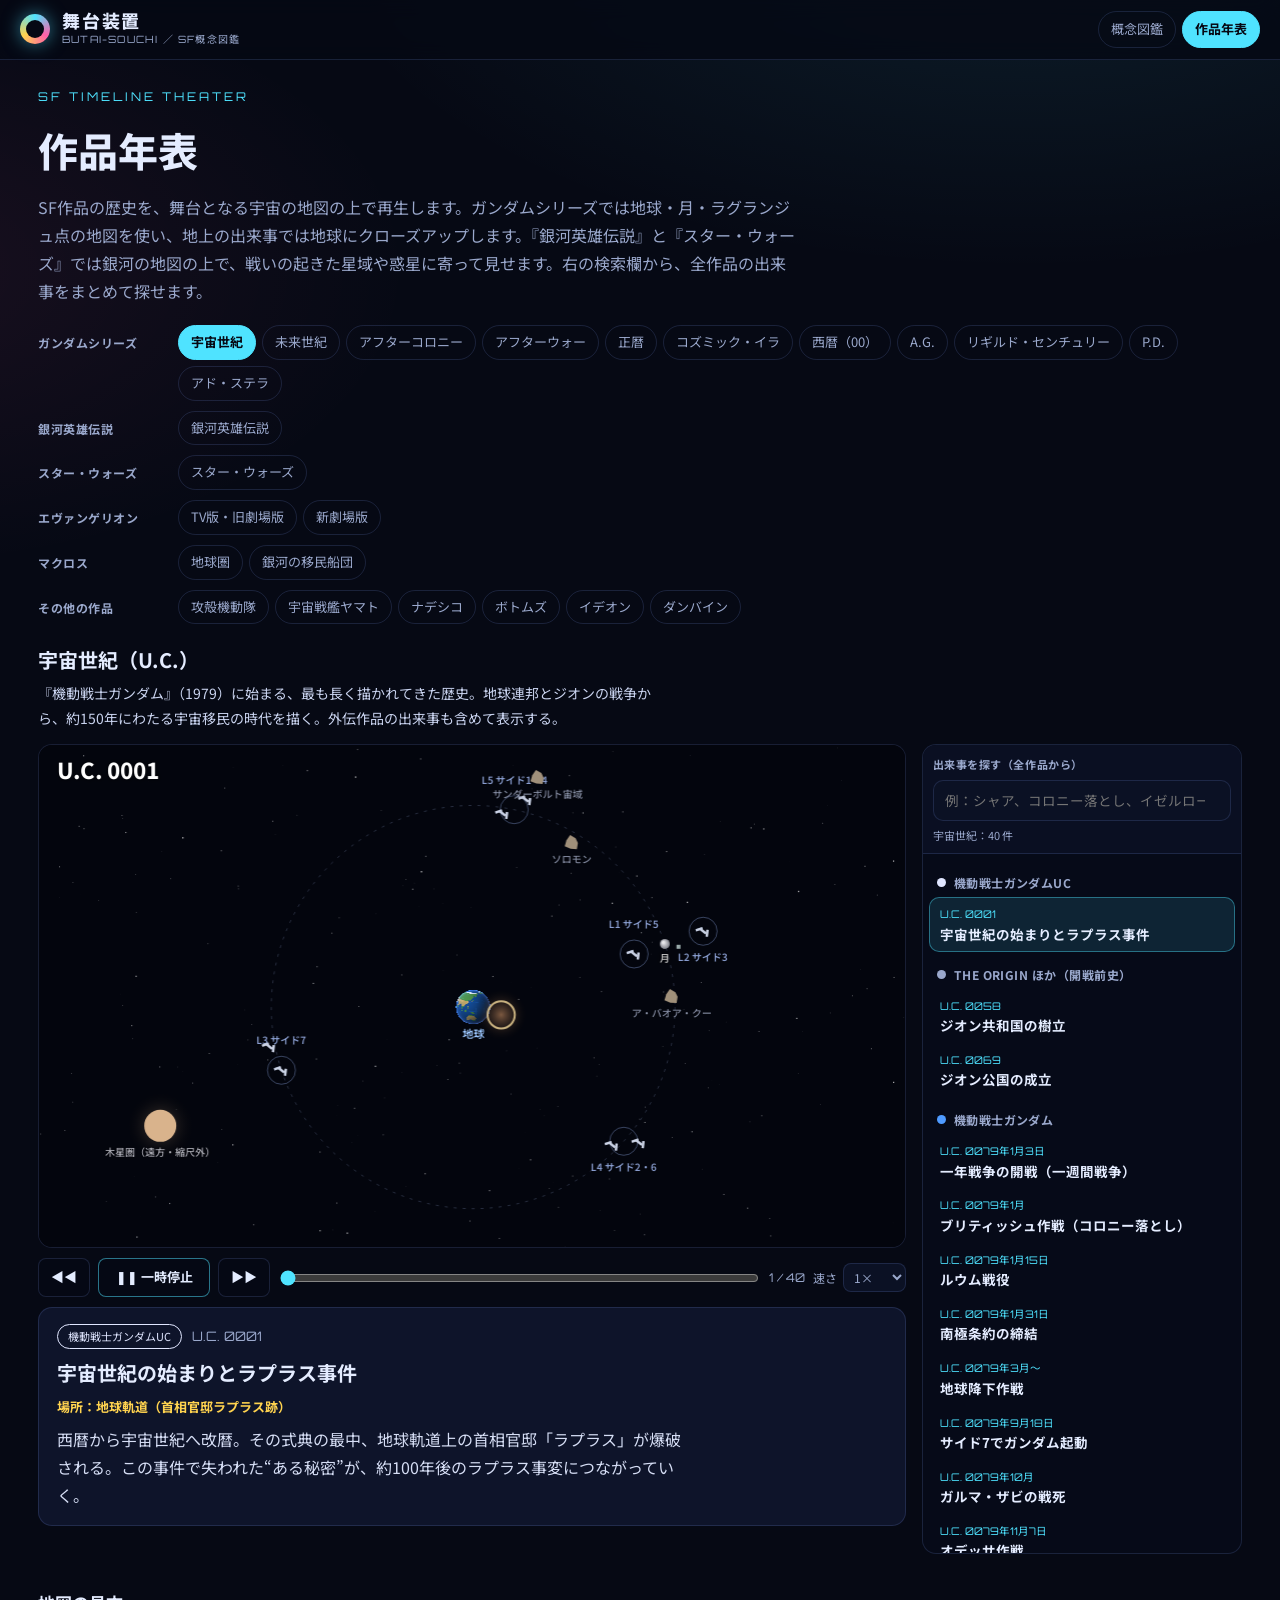
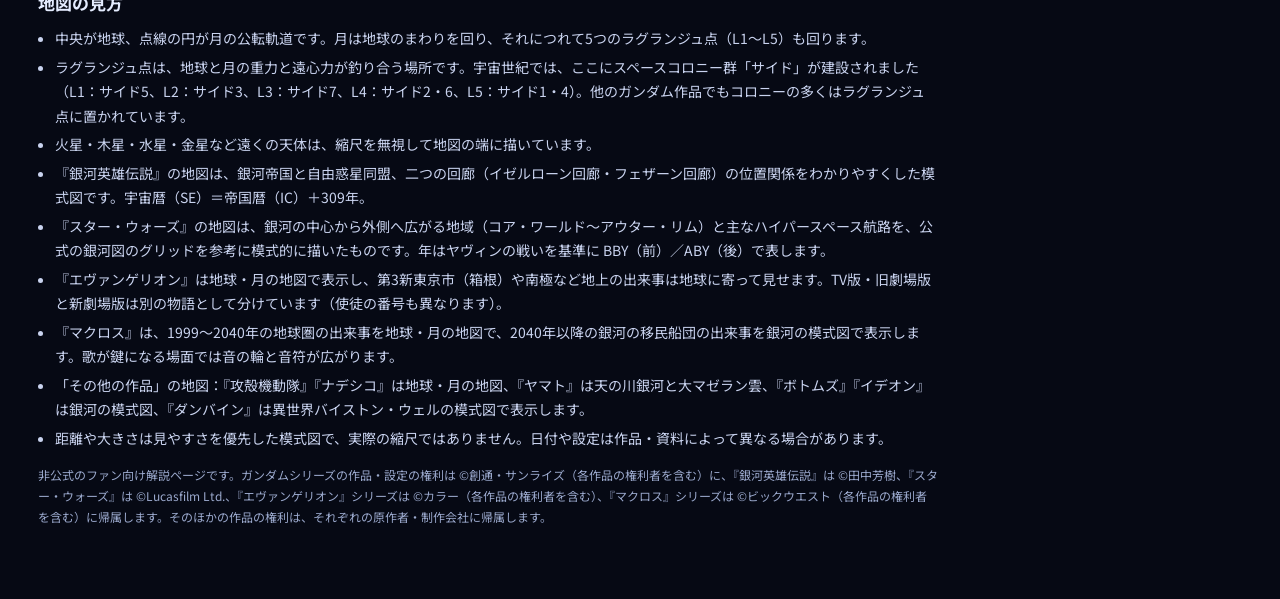
==== commit a1598490: "作品年表に攻殻機動隊・宇宙戦艦ヤマト・ナデシコ・ボトムズ・イデオン・ダンバインを追加、日本の地形を詳しく Co-Authored-By: Claude Opus 5.5 <noreply@anthro" ====
--- a/uc.html
+++ b/uc.html
@@ -4,7 +4,7 @@
   <meta charset="utf-8">
   <meta name="viewport" content="width=device-width, initial-scale=1">
   <title>作品年表 — 舞台装置</title>
-  <meta name="description" content="ガンダムシリーズ各作品・銀河英雄伝説・スター・ウォーズ・エヴァンゲリオン・マクロスの主な出来事を、地図上でアニメーション再生する年表。">
+  <meta name="description" content="ガンダムシリーズ各作品・銀河英雄伝説・スター・ウォーズ・エヴァンゲリオン・マクロス・攻殻機動隊・宇宙戦艦ヤマトなどの主な出来事を、地図上でアニメーション再生する年表。">
   <link rel="preconnect" href="https://fonts.googleapis.com">
   <link rel="preconnect" href="https://fonts.gstatic.com" crossorigin>
   <link href="https://fonts.googleapis.com/css2?family=Noto+Sans+JP:wght@400;500;700;800&family=Orbitron:wght@600;800&display=swap" rel="stylesheet">
@@ -85,9 +85,10 @@
         <li>『スター・ウォーズ』の地図は、銀河の中心から外側へ広がる地域（コア・ワールド〜アウター・リム）と主なハイパースペース航路を、公式の銀河図のグリッドを参考に模式的に描いたものです。年はヤヴィンの戦いを基準に BBY（前）／ABY（後）で表します。</li>
         <li>『エヴァンゲリオン』は地球・月の地図で表示し、第3新東京市（箱根）や南極など地上の出来事は地球に寄って見せます。TV版・旧劇場版と新劇場版は別の物語として分けています（使徒の番号も異なります）。</li>
         <li>『マクロス』は、1999〜2040年の地球圏の出来事を地球・月の地図で、2040年以降の銀河の移民船団の出来事を銀河の模式図で表示します。歌が鍵になる場面では音の輪と音符が広がります。</li>
+        <li>「その他の作品」の地図：『攻殻機動隊』『ナデシコ』は地球・月の地図、『ヤマト』は天の川銀河と大マゼラン雲、『ボトムズ』『イデオン』は銀河の模式図、『ダンバイン』は異世界バイストン・ウェルの模式図で表示します。</li>
         <li>距離や大きさは見やすさを優先した模式図で、実際の縮尺ではありません。日付や設定は作品・資料によって異なる場合があります。</li>
       </ul>
-      <p class="credit">非公式のファン向け解説ページです。ガンダムシリーズの作品・設定の権利は ©創通・サンライズ（各作品の権利者を含む）に、『銀河英雄伝説』は ©田中芳樹、『スター・ウォーズ』は ©Lucasfilm Ltd.、『エヴァンゲリオン』シリーズは ©カラー（各作品の権利者を含む）、『マクロス』シリーズは ©ビックウエスト（各作品の権利者を含む）に帰属します。</p>
+      <p class="credit">非公式のファン向け解説ページです。ガンダムシリーズの作品・設定の権利は ©創通・サンライズ（各作品の権利者を含む）に、『銀河英雄伝説』は ©田中芳樹、『スター・ウォーズ』は ©Lucasfilm Ltd.、『エヴァンゲリオン』シリーズは ©カラー（各作品の権利者を含む）、『マクロス』シリーズは ©ビックウエスト（各作品の権利者を含む）に帰属します。そのほかの作品の権利は、それぞれの原作者・制作会社に帰属します。</p>
     </section>
   </main>
 </body>
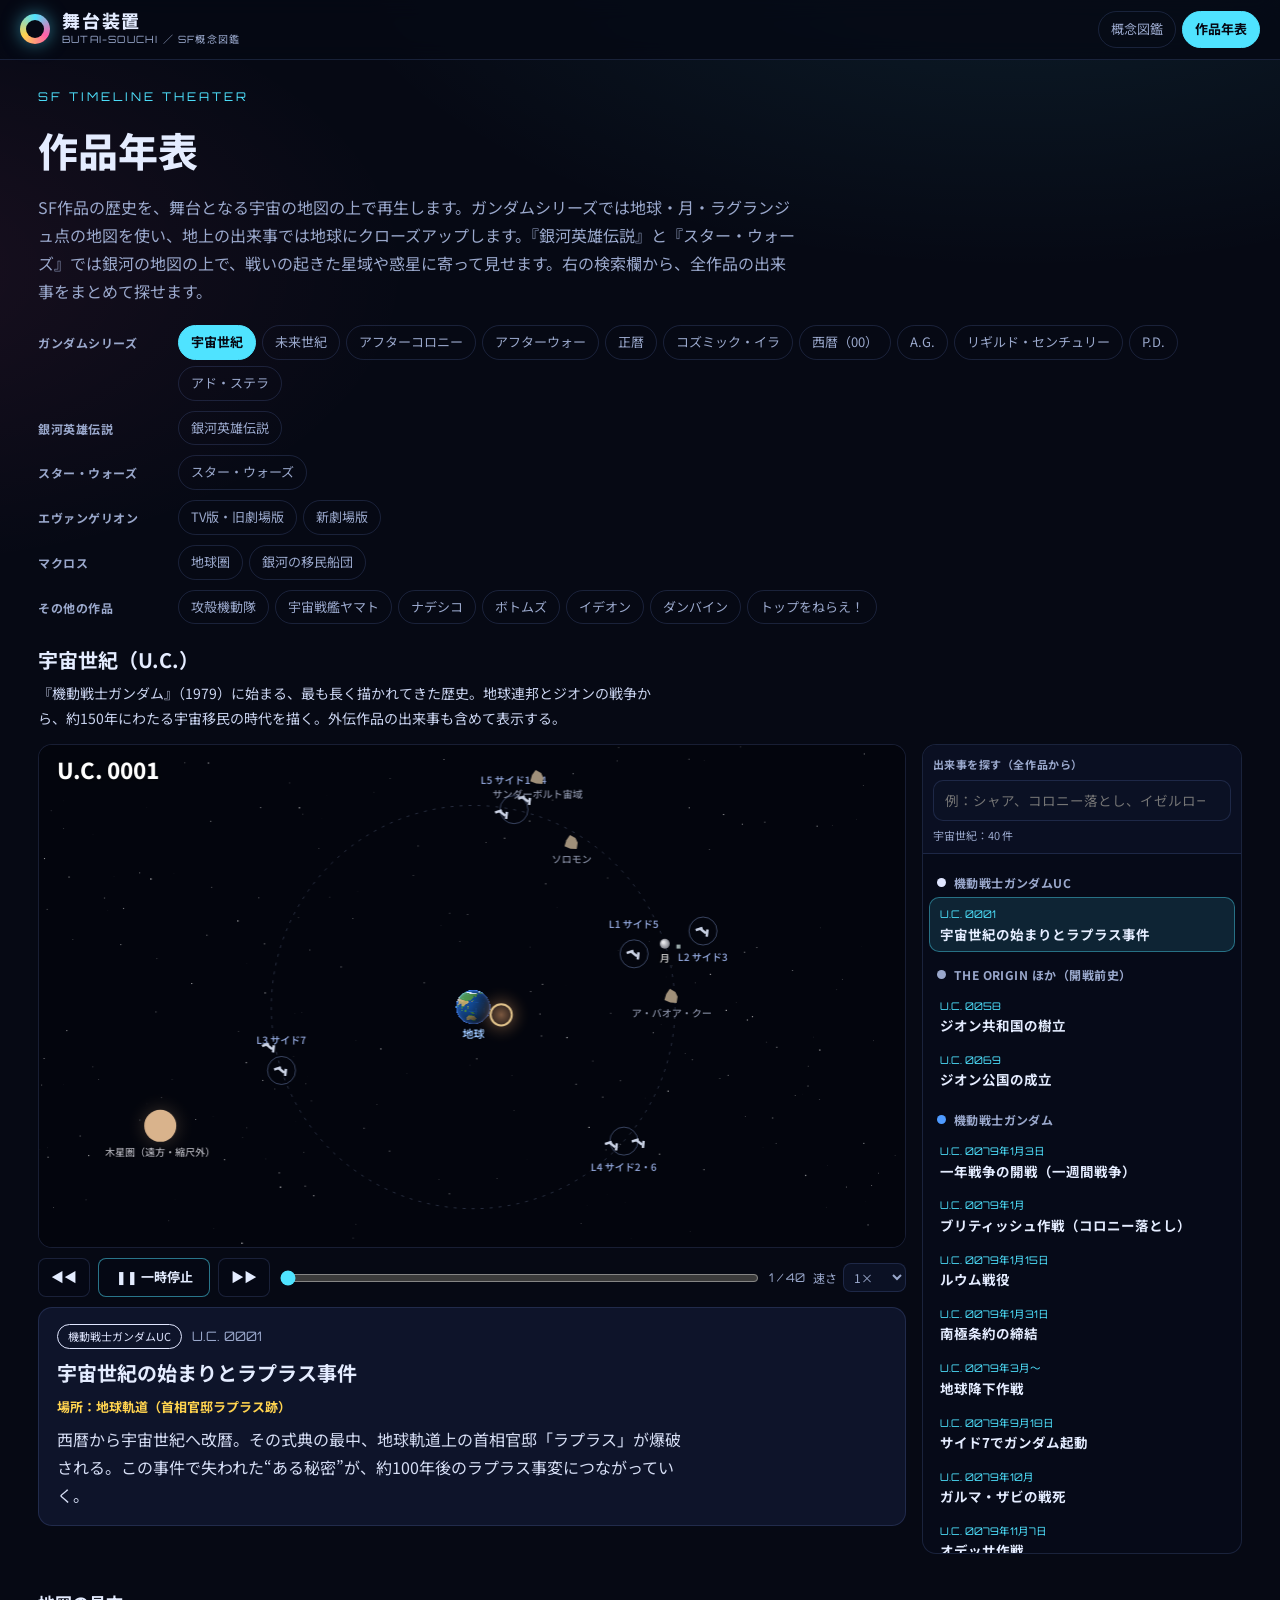
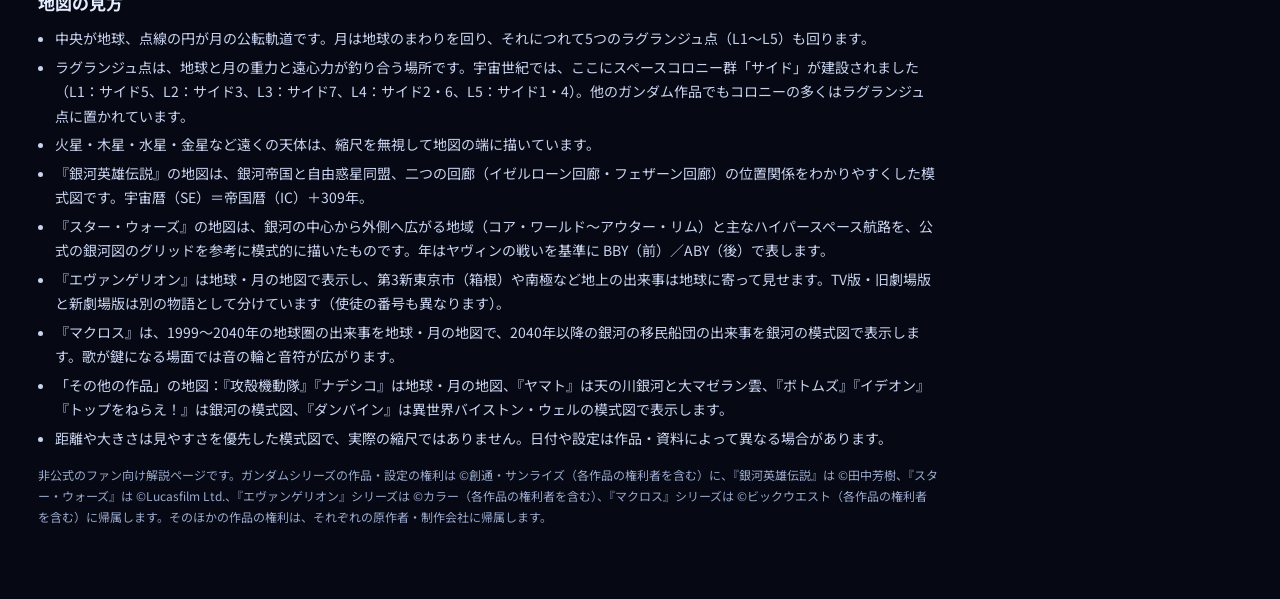
==== commit 9ee7d13d: "作品年表にトップをねらえ！を追加 Co-Authored-By: Claude Opus 5.5 <noreply@anthropic.com> Claude-Session: https://cla" ====
--- a/uc.html
+++ b/uc.html
@@ -85,7 +85,7 @@
         <li>『スター・ウォーズ』の地図は、銀河の中心から外側へ広がる地域（コア・ワールド〜アウター・リム）と主なハイパースペース航路を、公式の銀河図のグリッドを参考に模式的に描いたものです。年はヤヴィンの戦いを基準に BBY（前）／ABY（後）で表します。</li>
         <li>『エヴァンゲリオン』は地球・月の地図で表示し、第3新東京市（箱根）や南極など地上の出来事は地球に寄って見せます。TV版・旧劇場版と新劇場版は別の物語として分けています（使徒の番号も異なります）。</li>
         <li>『マクロス』は、1999〜2040年の地球圏の出来事を地球・月の地図で、2040年以降の銀河の移民船団の出来事を銀河の模式図で表示します。歌が鍵になる場面では音の輪と音符が広がります。</li>
-        <li>「その他の作品」の地図：『攻殻機動隊』『ナデシコ』は地球・月の地図、『ヤマト』は天の川銀河と大マゼラン雲、『ボトムズ』『イデオン』は銀河の模式図、『ダンバイン』は異世界バイストン・ウェルの模式図で表示します。</li>
+        <li>「その他の作品」の地図：『攻殻機動隊』『ナデシコ』は地球・月の地図、『ヤマト』は天の川銀河と大マゼラン雲、『ボトムズ』『イデオン』『トップをねらえ！』は銀河の模式図、『ダンバイン』は異世界バイストン・ウェルの模式図で表示します。</li>
         <li>距離や大きさは見やすさを優先した模式図で、実際の縮尺ではありません。日付や設定は作品・資料によって異なる場合があります。</li>
       </ul>
       <p class="credit">非公式のファン向け解説ページです。ガンダムシリーズの作品・設定の権利は ©創通・サンライズ（各作品の権利者を含む）に、『銀河英雄伝説』は ©田中芳樹、『スター・ウォーズ』は ©Lucasfilm Ltd.、『エヴァンゲリオン』シリーズは ©カラー（各作品の権利者を含む）、『マクロス』シリーズは ©ビックウエスト（各作品の権利者を含む）に帰属します。そのほかの作品の権利は、それぞれの原作者・制作会社に帰属します。</p>
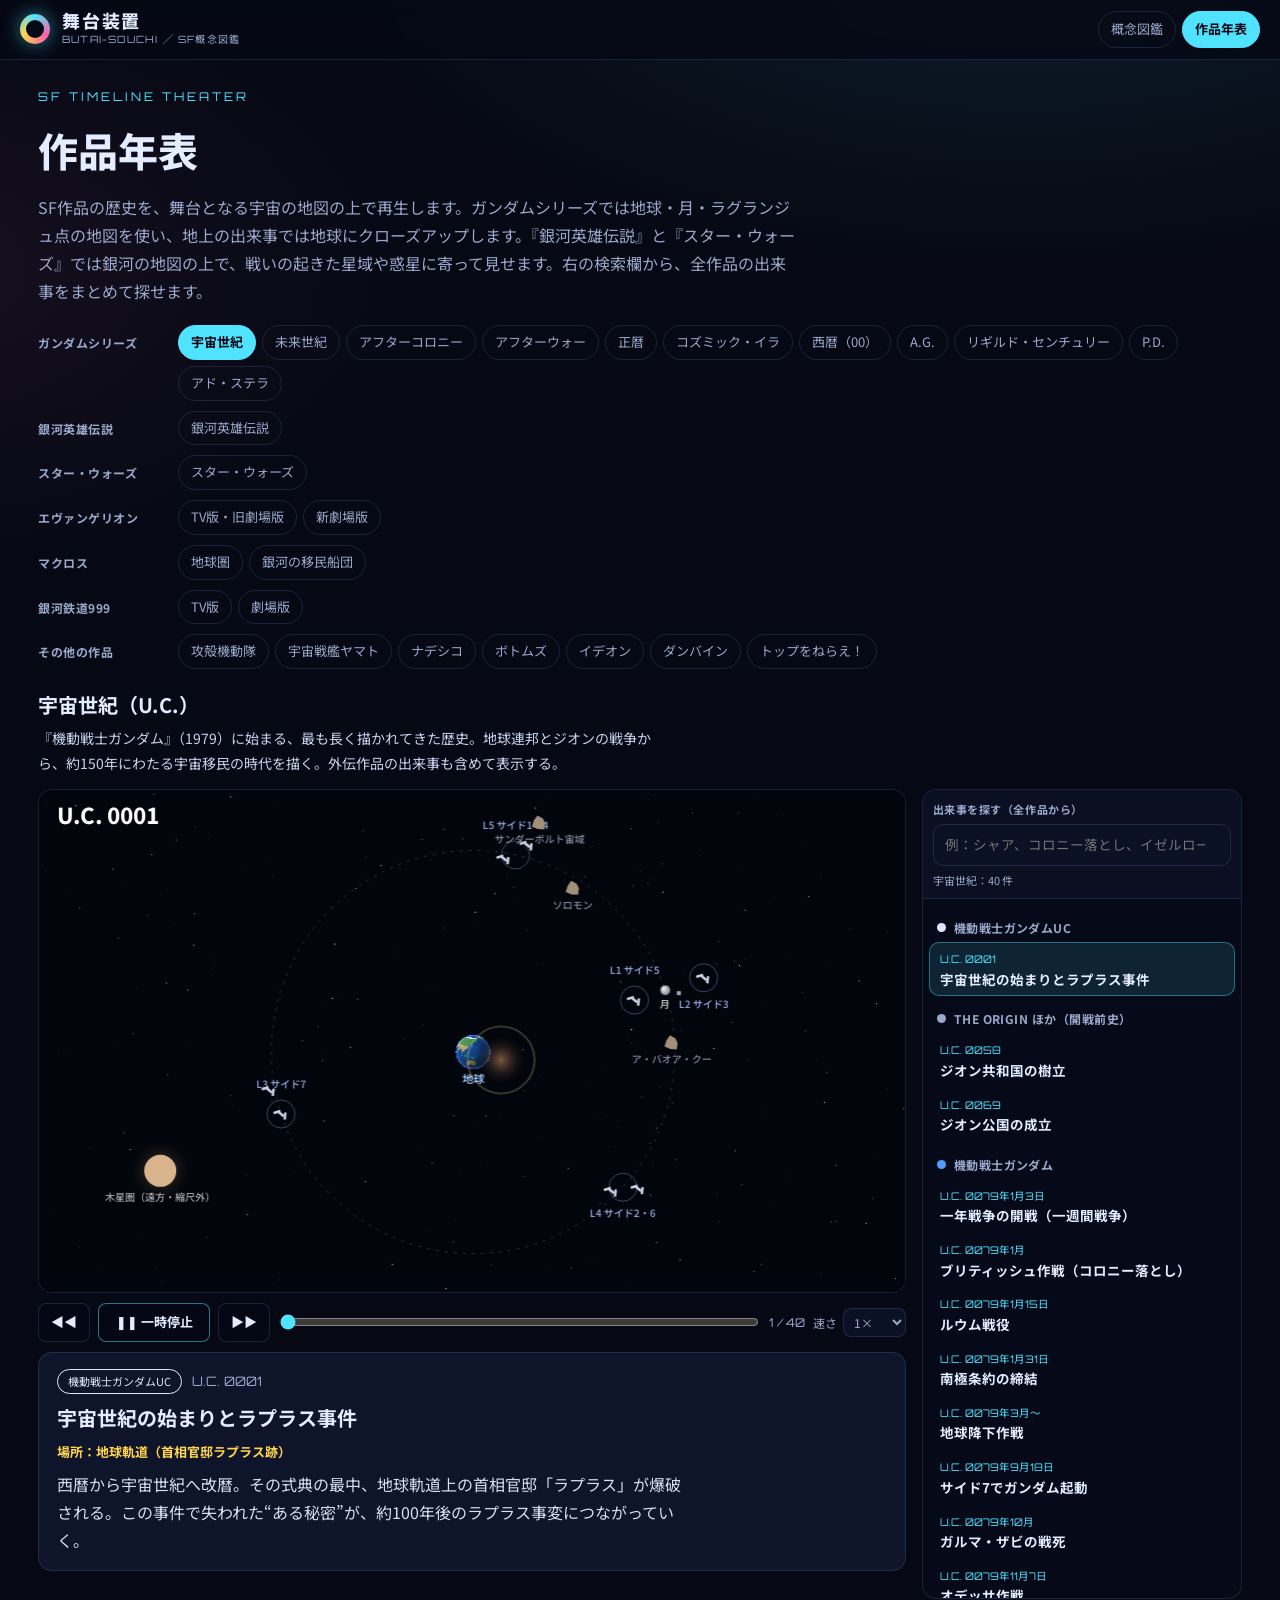
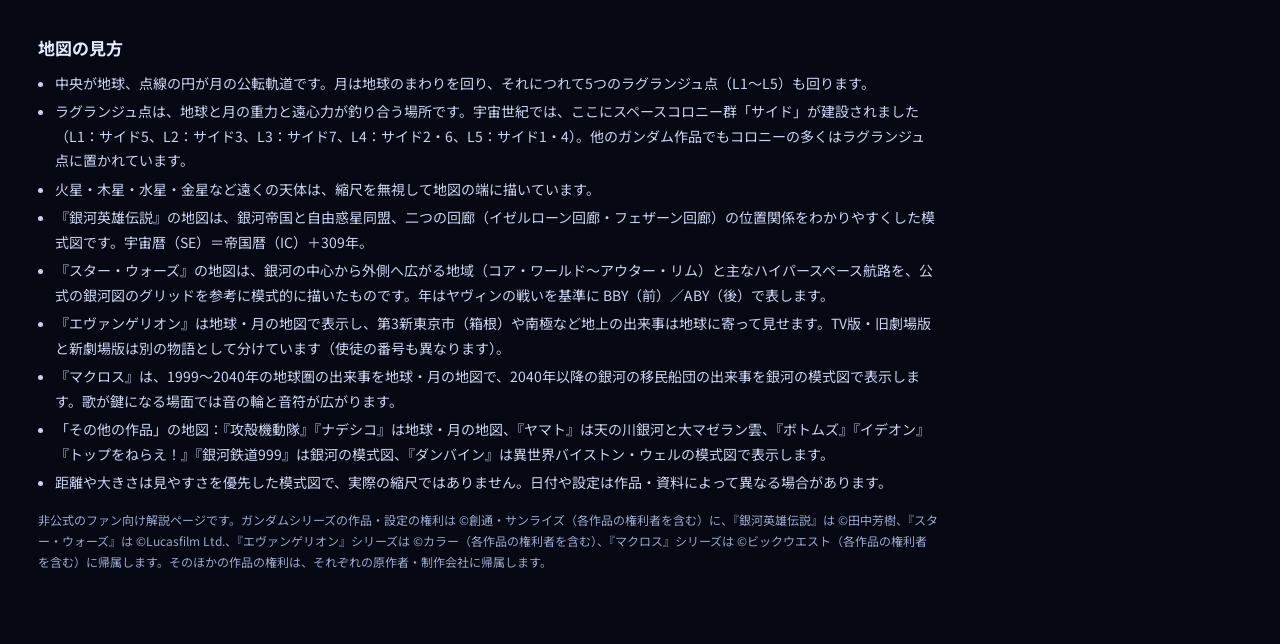
==== commit d28a1381: "作品年表に銀河鉄道999（TV版・劇場版）を追加、列車の走行アニメーションを追加 Co-Authored-By: Claude Opus 5.5 <noreply@anthropic.com> Cla" ====
--- a/uc.html
+++ b/uc.html
@@ -85,7 +85,7 @@
         <li>『スター・ウォーズ』の地図は、銀河の中心から外側へ広がる地域（コア・ワールド〜アウター・リム）と主なハイパースペース航路を、公式の銀河図のグリッドを参考に模式的に描いたものです。年はヤヴィンの戦いを基準に BBY（前）／ABY（後）で表します。</li>
         <li>『エヴァンゲリオン』は地球・月の地図で表示し、第3新東京市（箱根）や南極など地上の出来事は地球に寄って見せます。TV版・旧劇場版と新劇場版は別の物語として分けています（使徒の番号も異なります）。</li>
         <li>『マクロス』は、1999〜2040年の地球圏の出来事を地球・月の地図で、2040年以降の銀河の移民船団の出来事を銀河の模式図で表示します。歌が鍵になる場面では音の輪と音符が広がります。</li>
-        <li>「その他の作品」の地図：『攻殻機動隊』『ナデシコ』は地球・月の地図、『ヤマト』は天の川銀河と大マゼラン雲、『ボトムズ』『イデオン』『トップをねらえ！』は銀河の模式図、『ダンバイン』は異世界バイストン・ウェルの模式図で表示します。</li>
+        <li>「その他の作品」の地図：『攻殻機動隊』『ナデシコ』は地球・月の地図、『ヤマト』は天の川銀河と大マゼラン雲、『ボトムズ』『イデオン』『トップをねらえ！』『銀河鉄道999』は銀河の模式図、『ダンバイン』は異世界バイストン・ウェルの模式図で表示します。</li>
         <li>距離や大きさは見やすさを優先した模式図で、実際の縮尺ではありません。日付や設定は作品・資料によって異なる場合があります。</li>
       </ul>
       <p class="credit">非公式のファン向け解説ページです。ガンダムシリーズの作品・設定の権利は ©創通・サンライズ（各作品の権利者を含む）に、『銀河英雄伝説』は ©田中芳樹、『スター・ウォーズ』は ©Lucasfilm Ltd.、『エヴァンゲリオン』シリーズは ©カラー（各作品の権利者を含む）、『マクロス』シリーズは ©ビックウエスト（各作品の権利者を含む）に帰属します。そのほかの作品の権利は、それぞれの原作者・制作会社に帰属します。</p>
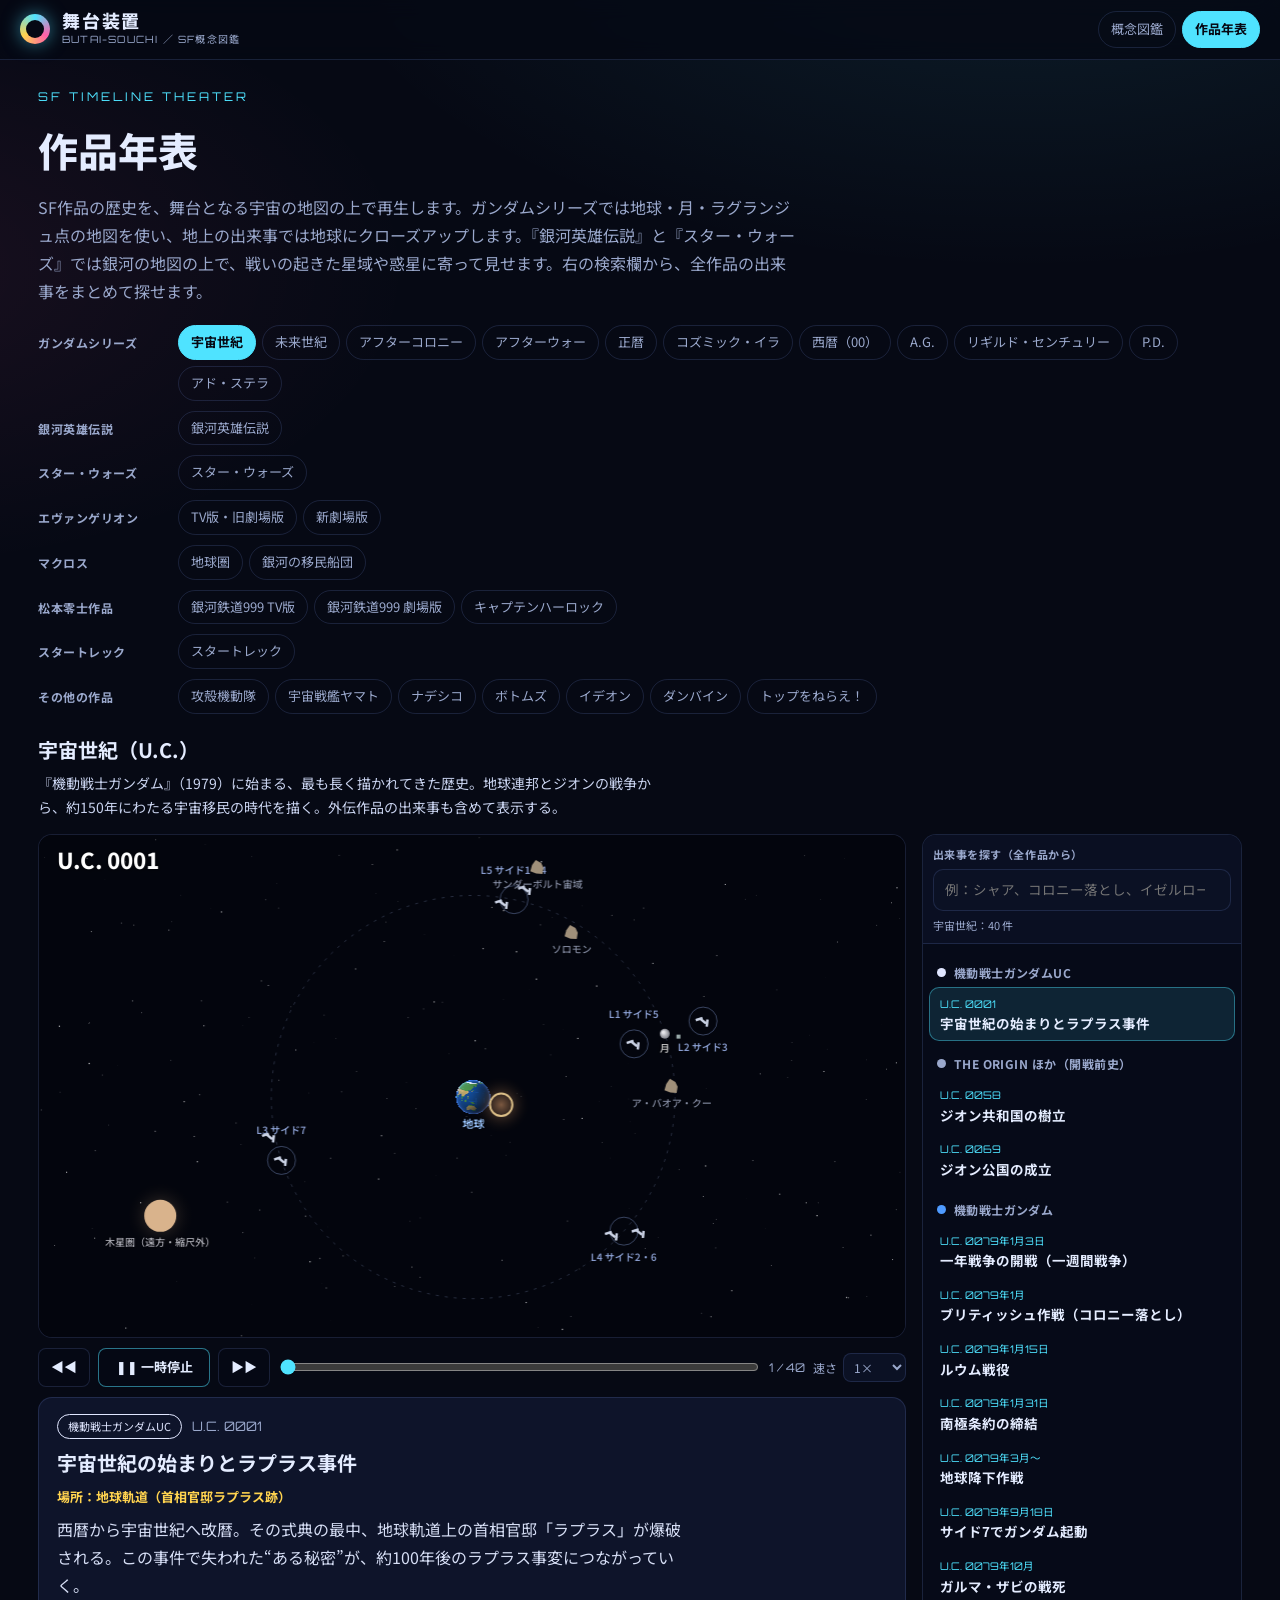
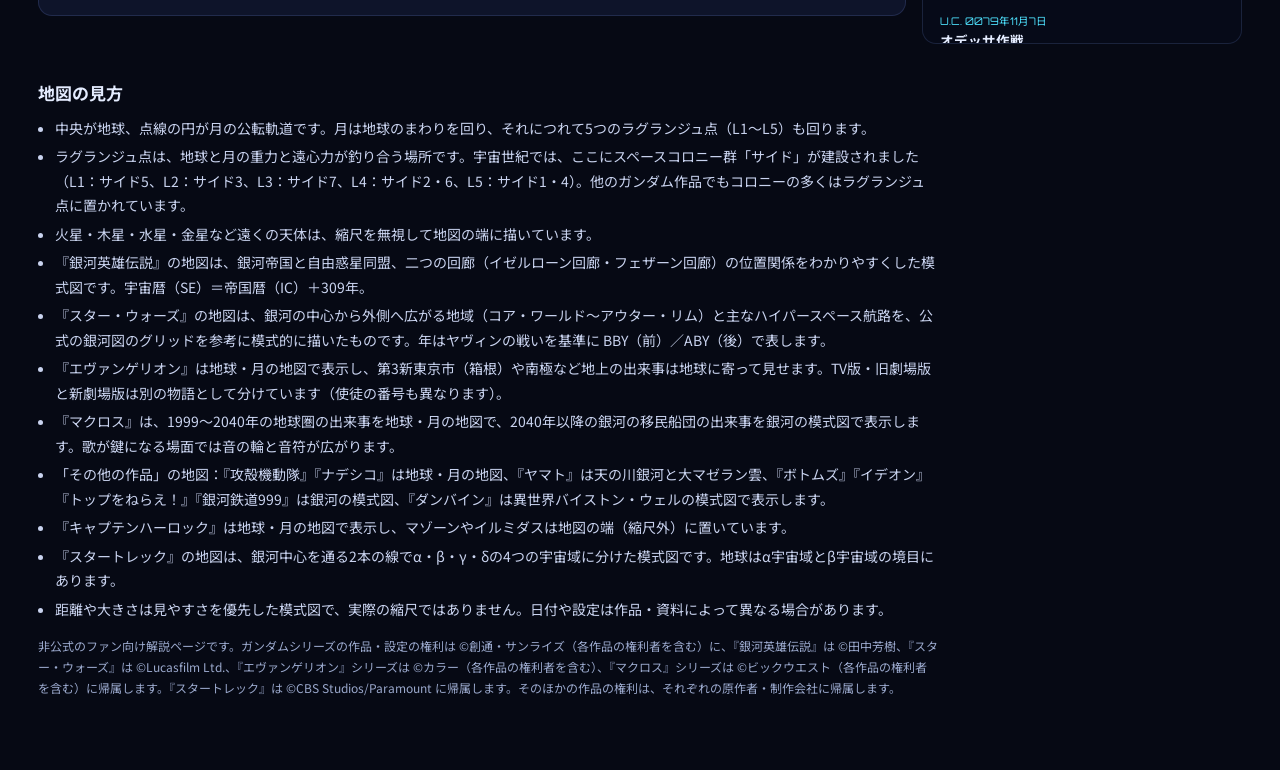
==== commit c238096b: "作品年表に宇宙海賊キャプテンハーロックとスタートレックを追加 Co-Authored-By: Claude Opus 5.5 <noreply@anthropic.com> Claude-Sessio" ====
--- a/uc.html
+++ b/uc.html
@@ -86,9 +86,11 @@
         <li>『エヴァンゲリオン』は地球・月の地図で表示し、第3新東京市（箱根）や南極など地上の出来事は地球に寄って見せます。TV版・旧劇場版と新劇場版は別の物語として分けています（使徒の番号も異なります）。</li>
         <li>『マクロス』は、1999〜2040年の地球圏の出来事を地球・月の地図で、2040年以降の銀河の移民船団の出来事を銀河の模式図で表示します。歌が鍵になる場面では音の輪と音符が広がります。</li>
         <li>「その他の作品」の地図：『攻殻機動隊』『ナデシコ』は地球・月の地図、『ヤマト』は天の川銀河と大マゼラン雲、『ボトムズ』『イデオン』『トップをねらえ！』『銀河鉄道999』は銀河の模式図、『ダンバイン』は異世界バイストン・ウェルの模式図で表示します。</li>
+        <li>『キャプテンハーロック』は地球・月の地図で表示し、マゾーンやイルミダスは地図の端（縮尺外）に置いています。</li>
+        <li>『スタートレック』の地図は、銀河中心を通る2本の線でα・β・γ・δの4つの宇宙域に分けた模式図です。地球はα宇宙域とβ宇宙域の境目にあります。</li>
         <li>距離や大きさは見やすさを優先した模式図で、実際の縮尺ではありません。日付や設定は作品・資料によって異なる場合があります。</li>
       </ul>
-      <p class="credit">非公式のファン向け解説ページです。ガンダムシリーズの作品・設定の権利は ©創通・サンライズ（各作品の権利者を含む）に、『銀河英雄伝説』は ©田中芳樹、『スター・ウォーズ』は ©Lucasfilm Ltd.、『エヴァンゲリオン』シリーズは ©カラー（各作品の権利者を含む）、『マクロス』シリーズは ©ビックウエスト（各作品の権利者を含む）に帰属します。そのほかの作品の権利は、それぞれの原作者・制作会社に帰属します。</p>
+      <p class="credit">非公式のファン向け解説ページです。ガンダムシリーズの作品・設定の権利は ©創通・サンライズ（各作品の権利者を含む）に、『銀河英雄伝説』は ©田中芳樹、『スター・ウォーズ』は ©Lucasfilm Ltd.、『エヴァンゲリオン』シリーズは ©カラー（各作品の権利者を含む）、『マクロス』シリーズは ©ビックウエスト（各作品の権利者を含む）に帰属します。『スタートレック』は ©CBS Studios/Paramount に帰属します。そのほかの作品の権利は、それぞれの原作者・制作会社に帰属します。</p>
     </section>
   </main>
 </body>
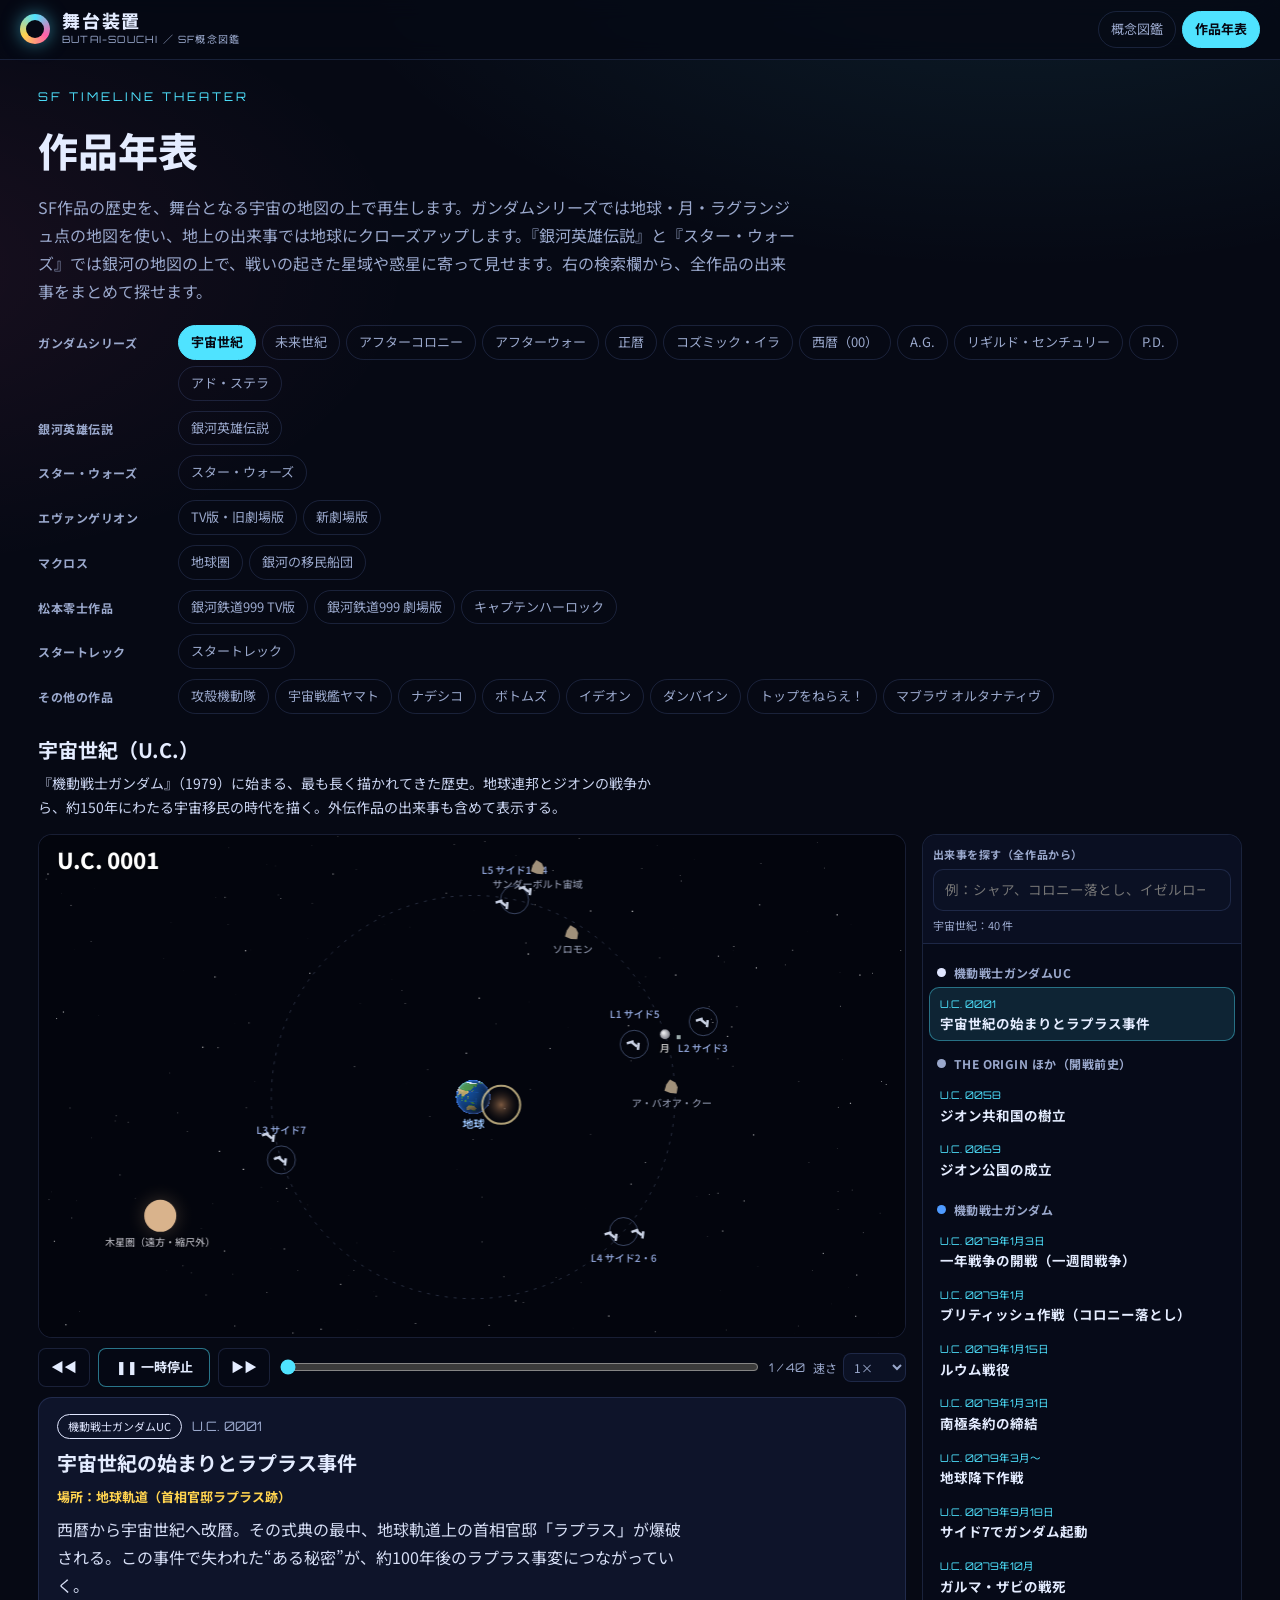
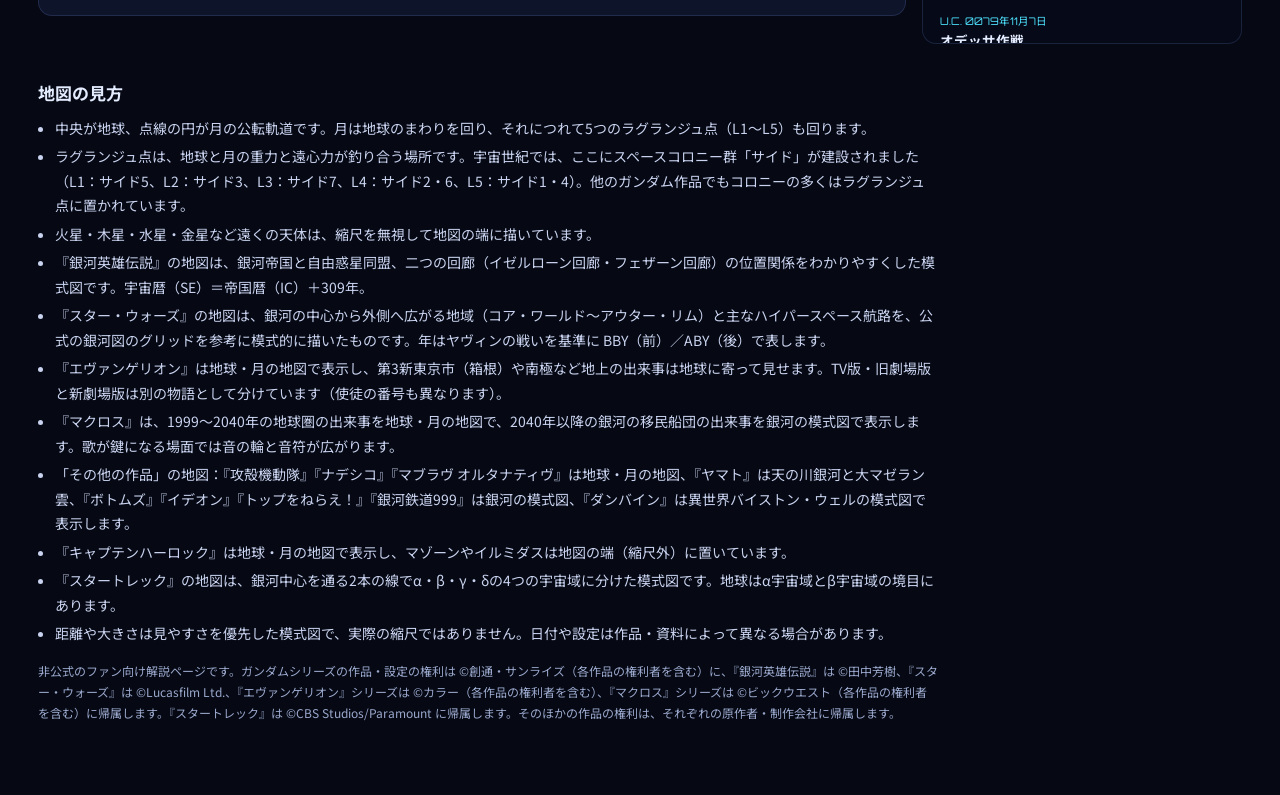
==== commit 67f7dad3: "作品年表にマブラヴ オルタナティヴを追加 Co-Authored-By: Claude Opus 5.5 <noreply@anthropic.com> Claude-Session: https:/" ====
--- a/uc.html
+++ b/uc.html
@@ -85,7 +85,7 @@
         <li>『スター・ウォーズ』の地図は、銀河の中心から外側へ広がる地域（コア・ワールド〜アウター・リム）と主なハイパースペース航路を、公式の銀河図のグリッドを参考に模式的に描いたものです。年はヤヴィンの戦いを基準に BBY（前）／ABY（後）で表します。</li>
         <li>『エヴァンゲリオン』は地球・月の地図で表示し、第3新東京市（箱根）や南極など地上の出来事は地球に寄って見せます。TV版・旧劇場版と新劇場版は別の物語として分けています（使徒の番号も異なります）。</li>
         <li>『マクロス』は、1999〜2040年の地球圏の出来事を地球・月の地図で、2040年以降の銀河の移民船団の出来事を銀河の模式図で表示します。歌が鍵になる場面では音の輪と音符が広がります。</li>
-        <li>「その他の作品」の地図：『攻殻機動隊』『ナデシコ』は地球・月の地図、『ヤマト』は天の川銀河と大マゼラン雲、『ボトムズ』『イデオン』『トップをねらえ！』『銀河鉄道999』は銀河の模式図、『ダンバイン』は異世界バイストン・ウェルの模式図で表示します。</li>
+        <li>「その他の作品」の地図：『攻殻機動隊』『ナデシコ』『マブラヴ オルタナティヴ』は地球・月の地図、『ヤマト』は天の川銀河と大マゼラン雲、『ボトムズ』『イデオン』『トップをねらえ！』『銀河鉄道999』は銀河の模式図、『ダンバイン』は異世界バイストン・ウェルの模式図で表示します。</li>
         <li>『キャプテンハーロック』は地球・月の地図で表示し、マゾーンやイルミダスは地図の端（縮尺外）に置いています。</li>
         <li>『スタートレック』の地図は、銀河中心を通る2本の線でα・β・γ・δの4つの宇宙域に分けた模式図です。地球はα宇宙域とβ宇宙域の境目にあります。</li>
         <li>距離や大きさは見やすさを優先した模式図で、実際の縮尺ではありません。日付や設定は作品・資料によって異なる場合があります。</li>
